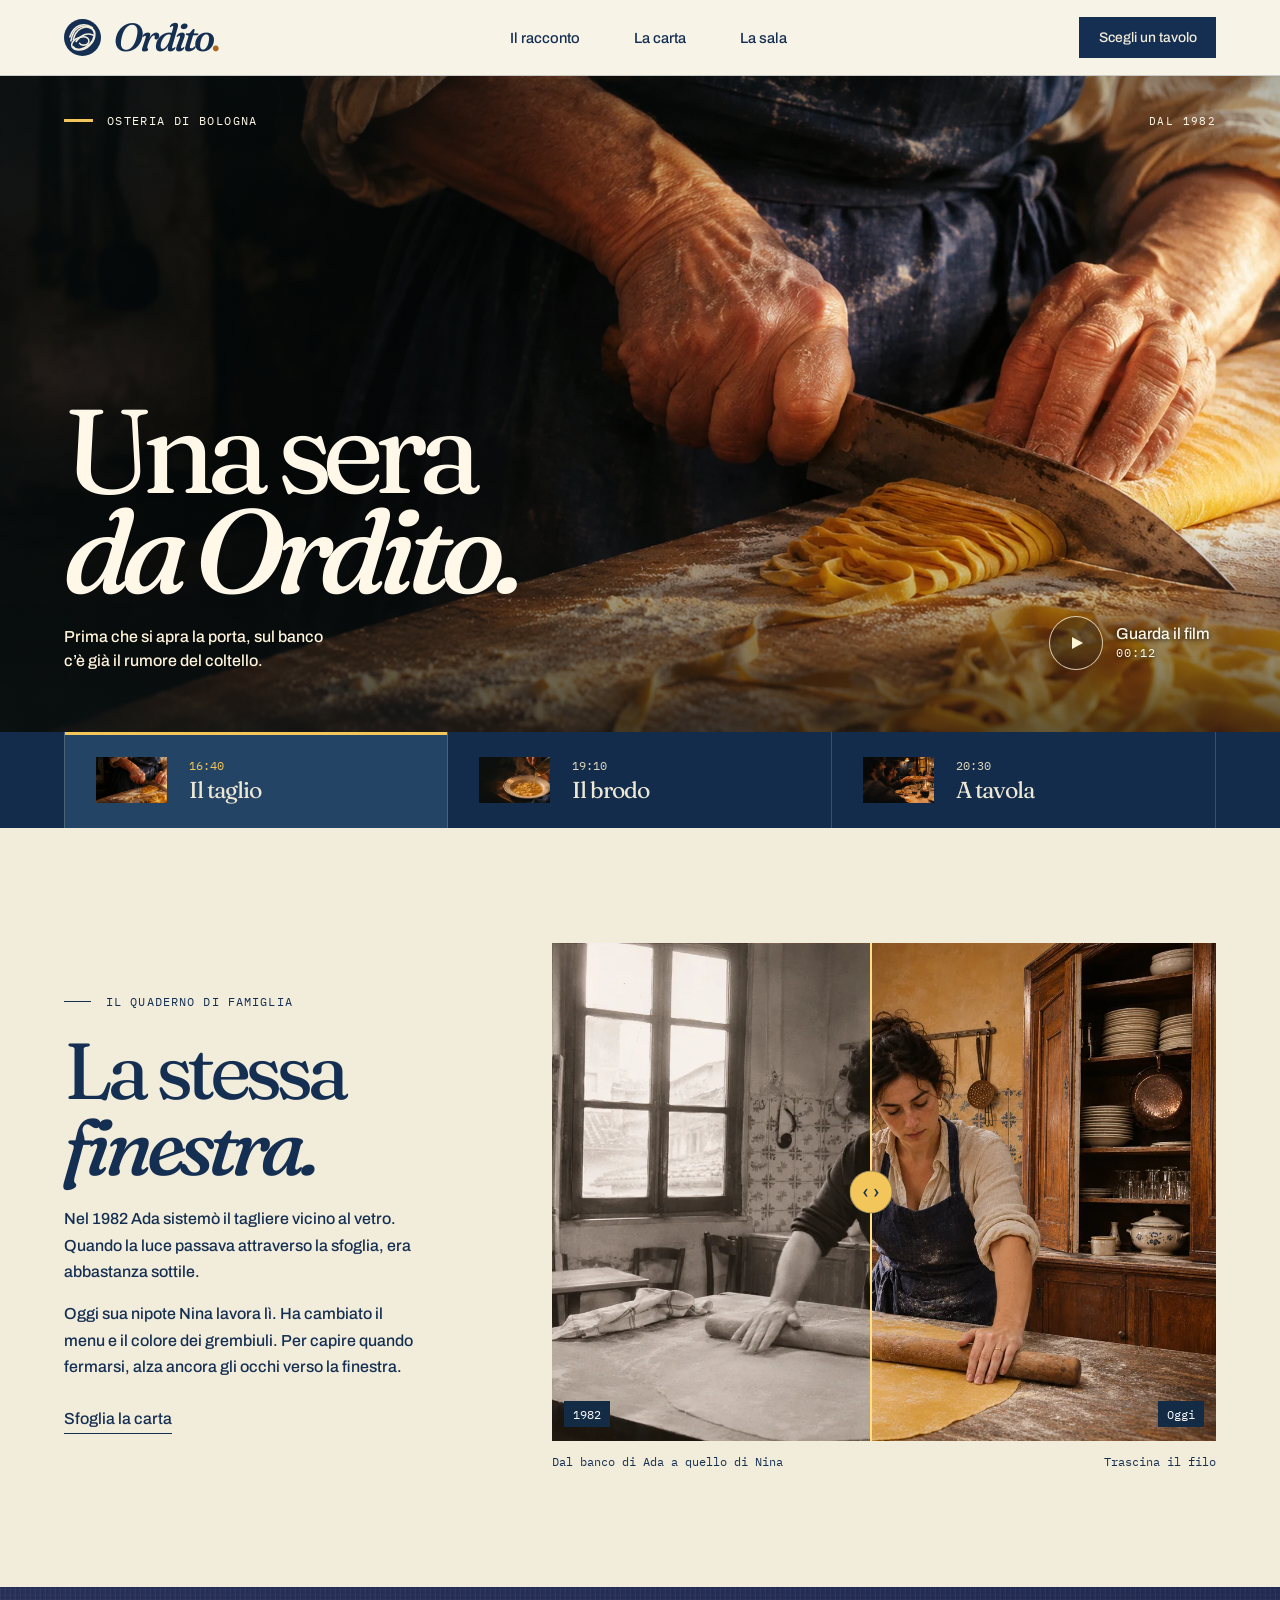
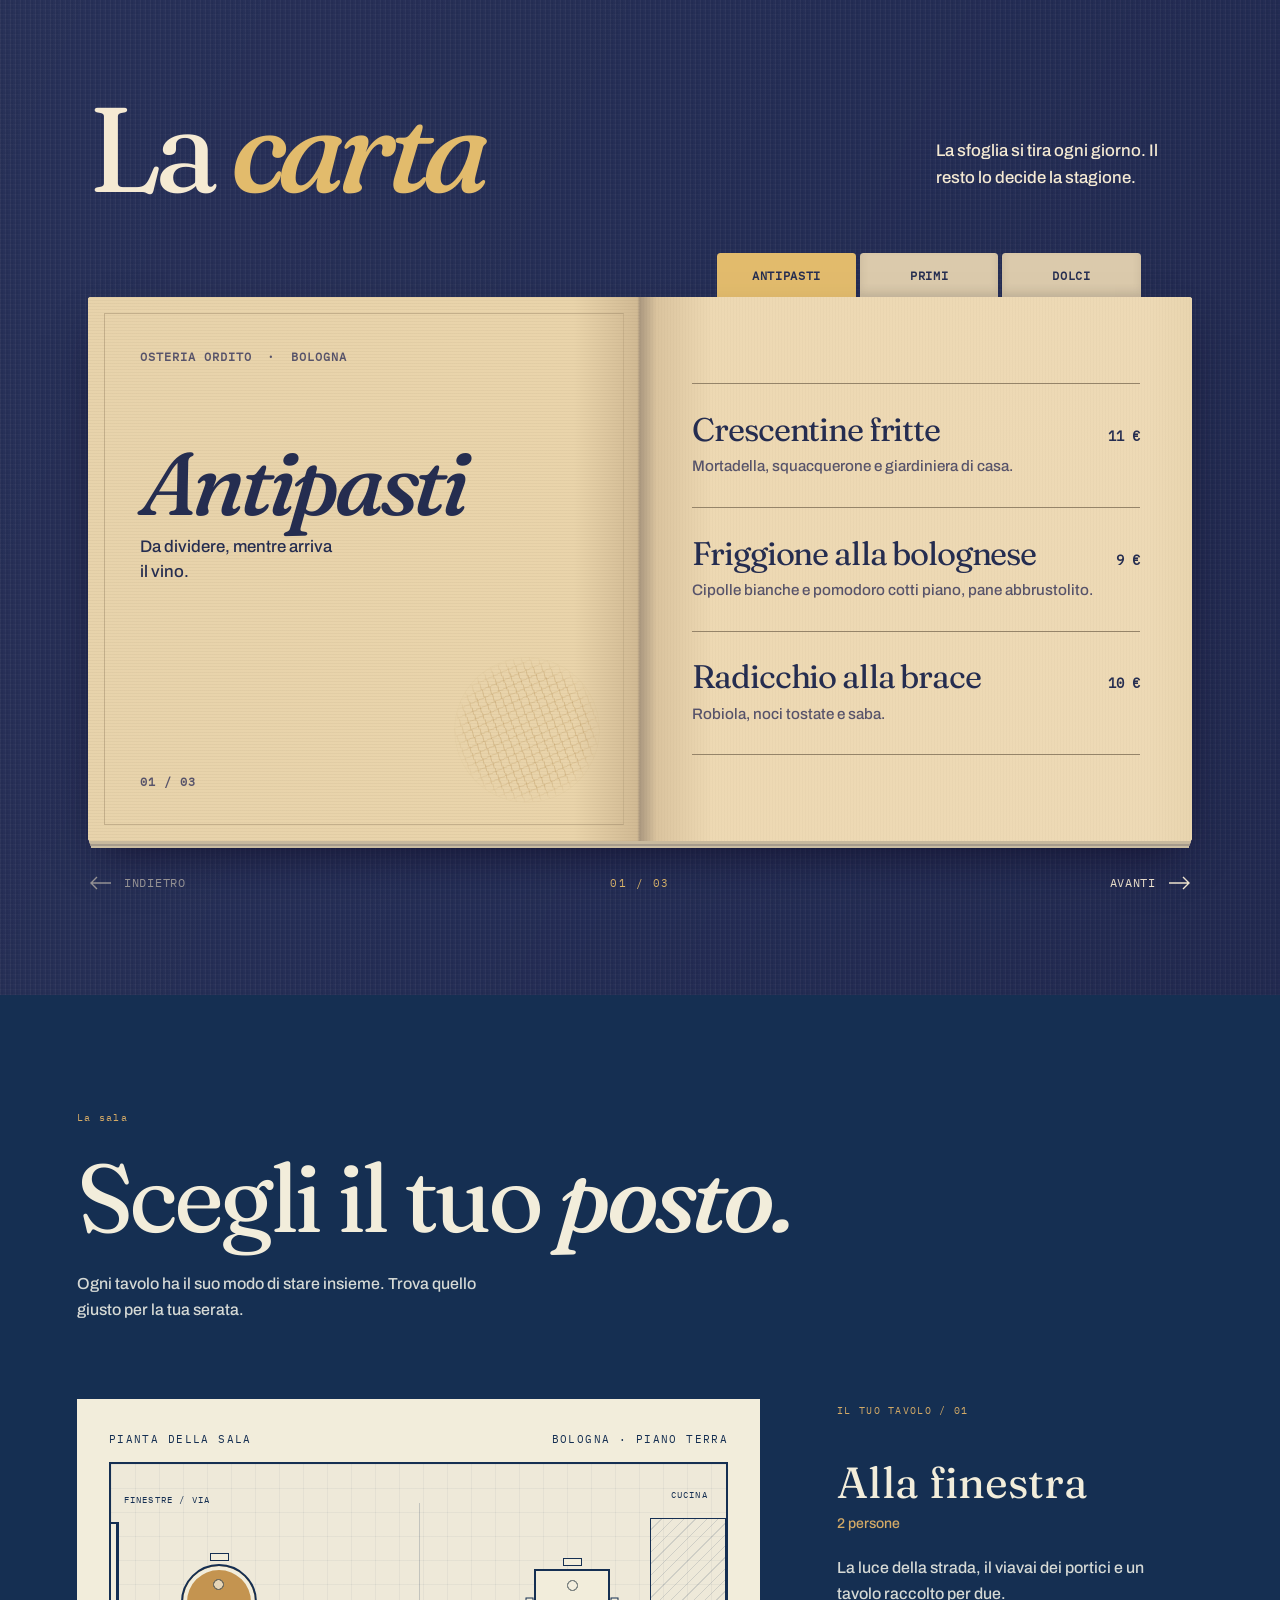
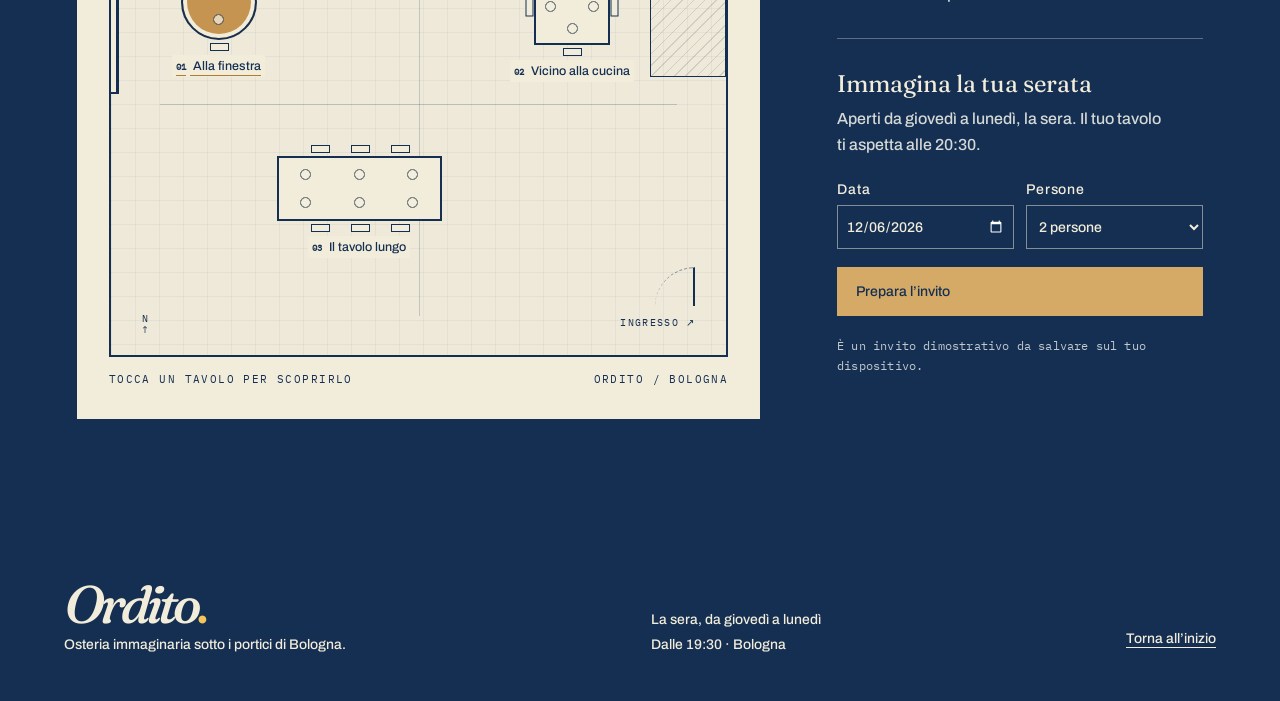
==== ordito/index.html @ f47deba3 "Add Ordito portfolio site" ====
<!doctype html>
<html lang="it">
<head>
  <meta charset="utf-8"><meta name="viewport" content="width=device-width,initial-scale=1">
  <meta name="theme-color" content="#152f52">
  <title>Ordito — Osteria a Bologna</title>
  <meta name="description" content="Una sera da Ordito. Tre momenti di cucina bolognese, due generazioni allo stesso banco e un posto a tavola. Osteria immaginaria.">
  <meta property="og:title" content="Una sera da Ordito"><meta property="og:description" content="Il taglio della sfoglia, il brodo caldo e la tavola sotto i portici.">
  <meta property="og:type" content="website"><meta property="og:locale" content="it_IT"><meta property="og:image" content="https://jsd20.github.io/website-portfolio/ordito/assets/ordito-social.jpg">
  <meta property="og:image:alt" content="La sfoglia sul tagliere di Ordito, le mani e il coltello nella luce di sera"><meta name="twitter:card" content="summary_large_image">
  <link rel="icon" href="assets/marchio.svg" type="image/svg+xml">
  <link rel="preload" href="assets/gesto.webp" as="image" fetchpriority="high">
  <link rel="preload" href="assets/fraunces-latin-400-normal.woff2" as="font" type="font/woff2" crossorigin>
  <link rel="stylesheet" href="stile.css"><link rel="stylesheet" href="carta.css"><link rel="stylesheet" href="posti.css">
  <script defer src="assets/anime.min.js"></script><script defer src="ordito.js"></script><script defer src="carta.js"></script><script defer src="posti.js"></script>
</head>
<body>
  <a class="skip" href="#storia">Vai al racconto</a>
  <header class="masthead">
    <a class="brand" href="#inizio" aria-label="Ordito, inizio"><img src="assets/marchio.svg" width="43" height="43" alt=""><span>Ordito<i>.</i></span></a>
    <nav aria-label="Navigazione"><a href="#storia">Il racconto</a><a href="#carta">La carta</a><a href="#posti">La sala</a></nav>
    <a class="seat-link" href="#posti">Scegli un tavolo</a>
  </header>
  <main>
    <section class="service" id="inizio" aria-label="Una sera da Ordito">
      <div class="cinema-frame" id="fotogramma">
        <div class="stage-image"><img id="scene-photo" src="assets/gesto.webp" width="1920" height="1080" alt="Mani di sfoglina tagliano le tagliatelle sul banco infarinato." fetchpriority="high"></div>
        <div class="shade"></div><div class="loom" aria-hidden="true"></div>
        <div class="top-caption"><span>Osteria di Bologna</span><span class="since">Dal 1982</span></div>
        <div class="hero-copy" aria-live="polite" aria-atomic="true">
          <h1><span id="heading-first">Una sera</span><em id="heading-last">da Ordito.</em></h1>
          <p id="scene-detail">Prima che si apra la porta, sul banco c’è già il rumore del coltello.</p>
        </div>
        <button class="film-trigger" type="button" aria-haspopup="dialog"><span class="play-disc" aria-hidden="true"><i></i></span><span>Guarda il film<small>00:12</small></span></button>
      </div>
      <div class="chapter-rail" role="group" aria-label="Tre momenti della sera">
        <button class="chapter" data-shot="0" aria-pressed="true"><img src="assets/gesto.webp" alt=""><span><small>16:40</small><strong>Il taglio</strong></span></button>
        <button class="chapter" data-shot="1" aria-pressed="false"><img src="assets/brodo.webp" alt=""><span><small>19:10</small><strong>Il brodo</strong></span></button>
        <button class="chapter" data-shot="2" aria-pressed="false"><img src="assets/tavola.webp" alt=""><span><small>20:30</small><strong>A tavola</strong></span></button>
      </div>
    </section>
    <section id="storia" class="family" aria-labelledby="family-heading">
      <div class="story-copy">
        <p class="folio">Il quaderno di famiglia</p>
        <h2 id="family-heading">La stessa <em>finestra.</em></h2>
        <p>Nel 1982 Ada sistemò il tagliere vicino al vetro. Quando la luce passava attraverso la sfoglia, era abbastanza sottile.</p>
        <p>Oggi sua nipote Nina lavora lì. Ha cambiato il menu e il colore dei grembiuli. Per capire quando fermarsi, alza ancora gli occhi verso la finestra.</p>
        <a href="#carta" class="ink-link">Sfoglia la carta</a>
      </div>
      <figure class="archive">
        <div class="archive-image">
          <img width="1150" height="862" loading="lazy" src="assets/nina.webp" alt="Nina nello stesso punto della cucina, oggi.">
          <img width="1150" height="862" loading="lazy" class="then" src="assets/ada.webp" alt="Ada nel 1982 tira la sfoglia vicino alla finestra.">
          <span class="photo-year first">1982</span><span class="photo-year last">Oggi</span>
          <span class="seam" aria-hidden="true"><i>‹ ›</i></span>
          <input class="time-slider" type="range" min="0" max="100" value="48" aria-label="Confronta le foto di Ada nel 1982 e Nina oggi" aria-valuetext="48 per cento di foto storica">
        </div>
        <figcaption><span>Dal banco di Ada a quello di Nina</span><span>Trascina il filo</span></figcaption>
      </figure>
    </section>
    <section id="carta" aria-label="La carta dell’osteria"></section>
    <section id="posti" aria-label="Scegli il tuo posto"></section>
  </main>
  <footer class="colophon"><div><a class="footer-word" href="#inizio">Ordito<i>.</i></a><p>Osteria immaginaria sotto i portici di Bologna.</p></div><div><span>La sera, da giovedì a lunedì</span><p>Dalle 19:30 · Bologna</p></div><a href="#inizio">Torna all’inizio</a></footer>
  <dialog id="film" aria-labelledby="film-title">
    <div class="film-heading"><span id="film-title">Ordito <i>/</i> Una sera in cucina</span><button type="button" class="close-film" aria-label="Chiudi il film">Chiudi <b aria-hidden="true">×</b></button></div>
    <video controls playsinline preload="none" poster="assets/gesto.webp" aria-label="Film di dodici secondi, dal taglio della sfoglia alla tavola apparecchiata" src="assets/servizio.mp4"><track kind="captions" srclang="it" label="Suoni della cucina" src="assets/servizio-it.vtt"></video>
  </dialog>
</body>
</html>
---- ordito/stile.css ----
@font-face{font-family:Fraunces;src:url(assets/fraunces-latin-400-normal.woff2) format("woff2");font-weight:400;font-display:swap}
@font-face{font-family:Fraunces;src:url(assets/fraunces-latin-500-italic.woff2) format("woff2");font-weight:500;font-style:italic;font-display:swap}
@font-face{font-family:Archivo;src:url(assets/archivo-latin-500-normal.woff2) format("woff2");font-weight:400 700;font-display:swap}
@font-face{font-family:Plex;src:url(assets/ibm-plex-mono-latin-400-normal.woff2) format("woff2");font-weight:400;font-display:swap}
:root{--ink:#152f52;--paper:#f2eddb;--corn:#f2c65a;--display:Fraunces,Georgia,serif;--sans:Archivo,Arial,sans-serif;--mono:Plex,monospace;--gutter:clamp(22px,5vw,100px);--mast:76px;color:var(--ink);background:var(--paper);font-family:var(--sans);scroll-behavior:smooth;scroll-padding-top:var(--mast)}
*{box-sizing:border-box}body{margin:0}button,input,select{font:inherit}button,a,input,select{-webkit-tap-highlight-color:transparent}a{color:inherit;text-decoration:none}button{cursor:pointer}a:focus-visible,button:focus-visible,input:focus-visible,select:focus-visible{outline:3px solid #c08024;outline-offset:4px}::selection{background:var(--corn);color:var(--ink)}
.skip{position:fixed;left:1rem;top:1rem;padding:.7rem 1rem;background:var(--paper);z-index:90;transform:translateY(-180%)}.skip:focus{transform:none}
.masthead{height:var(--mast);background:#f7f3e7;padding:0 var(--gutter);display:flex;align-items:center;justify-content:space-between;position:sticky;top:0;z-index:12;border-bottom:1px solid #132d4930;color:var(--ink)}
.brand{display:inline-flex;align-items:center;gap:12px}.brand img{width:37px;height:37px;border-radius:50%}.brand span,.footer-word{font:500 italic 2.45rem/.9 var(--display);letter-spacing:-.088em}.brand i,.footer-word i{color:#ae641e;font-style:normal}.masthead nav{display:flex;gap:clamp(22px,4.2vw,80px)}.masthead nav a,.colophon>a{font-size:.92rem;padding:10px 0}.masthead nav a:hover,.colophon>a:hover{text-decoration:underline;text-underline-offset:5px}
.seat-link{padding:.75rem 1.15rem;background:var(--ink);color:var(--paper);font-size:.87rem;border:1px solid var(--ink);transition:background .22s,color .22s}.seat-link:hover{background:var(--paper);color:var(--ink)}
.service{background:var(--ink);color:#fff8e9}.cinema-frame{position:relative;isolation:isolate;overflow:hidden;height:clamp(510px,calc(92svh - var(--mast) - 96px),900px);min-height:450px;background:#1f241f}
.stage-image,.stage-image img,.shade,.loom{position:absolute;inset:0;width:100%;height:100%}.stage-image img{object-fit:cover;object-position:55% 56%}.shade{background:linear-gradient(90deg,rgba(8,15,17,.6),rgba(8,14,17,.25) 39%,transparent 67%),linear-gradient(0deg,#101515a1,transparent 36%,transparent 80%,#09121350);pointer-events:none}
.top-caption{position:absolute;top:clamp(24px,4vh,52px);left:var(--gutter);right:var(--gutter);display:flex;justify-content:space-between;align-items:center;font:400 .78rem var(--mono);letter-spacing:.11em;text-transform:uppercase}.top-caption>span:first-child{display:flex;align-items:center;gap:14px}.top-caption>span:first-child::before{content:"";width:29px;height:3px;background:var(--corn)}.since{font-size:.71rem}
.hero-copy{position:absolute;bottom:clamp(37px,6.6vh,90px);left:var(--gutter);max-width:70%}.hero-copy h1{font:400 clamp(5.3rem,9.3vw,12rem)/.84 var(--display);letter-spacing:-.085em;margin:0 0 .19em}.hero-copy h1 span,.hero-copy h1 em{display:block}.hero-copy h1 em,.family h2 em{font-weight:500}.hero-copy p{font-size:clamp(1rem,1.15vw,1.25rem);max-width:31ch;line-height:1.48;margin:1.6rem 0 0;text-wrap:pretty;color:#fff4db}
.film-trigger{position:absolute;right:var(--gutter);bottom:clamp(35px,6.2vh,82px);display:flex;align-items:center;gap:13px;border:0;background:transparent;color:#fff8e9;text-align:left;padding:.4rem;font:500 .99rem var(--sans);text-shadow:0 1px 5px #000}.film-trigger small{display:block;margin-top:3px;font:400 .72rem var(--mono);letter-spacing:.1em}.play-disc{display:grid;place-items:center;width:54px;height:54px;border:1px solid #fff2d6c9;border-radius:50%;background:#1720244d;transition:background .25s,transform .25s}.play-disc i{margin-left:3px;width:0;height:0;border-left:11px solid #fff6d8;border-top:6px solid transparent;border-bottom:6px solid transparent}.film-trigger:hover .play-disc{transform:scale(1.09);background:var(--ink)}
.loom{display:flex;pointer-events:none;z-index:2;overflow:hidden}.loom i{flex:1;background-color:#1a3e61;background-image:repeating-linear-gradient(90deg,transparent 0 3px,#eddeb0aa 3px 4px),repeating-linear-gradient(0deg,transparent 0 13px,#e6d6a53b 13px 15px);transform:scaleY(0)}.loom i:nth-child(even){transform-origin:top}.loom i:nth-child(odd){transform-origin:bottom}
.chapter-rail{display:grid;grid-template-columns:repeat(3,1fr);padding:0 var(--gutter);background:#132c4b}.chapter{position:relative;border:0;border-right:1px solid #f4eed32f;color:#ede8d5;display:flex;gap:clamp(12px,1.7vw,34px);align-items:center;text-align:left;background:transparent;min-height:96px;padding:13px clamp(8px,2.4vw,48px);transition:background .18s}.chapter:first-child{border-left:1px solid #f4eed32f}.chapter[aria-pressed=true]{background:#244466}.chapter::before{content:"";position:absolute;left:0;right:0;top:0;height:3px;transform:scaleX(0);transform-origin:left;background:var(--corn);transition:transform .35s}.chapter[aria-pressed=true]::before{transform:none}.chapter:hover{background:#23435f}.chapter img{width:clamp(48px,5.6vw,95px);aspect-ratio:1.55;object-fit:cover}.chapter span{display:grid;gap:4px}.chapter small{font:.75rem var(--mono);color:#e1d7bc}.chapter strong{font:400 clamp(1.32rem,1.8vw,2rem)/1.1 var(--display);letter-spacing:-.045em}.chapter[aria-pressed=true] small{color:var(--corn)}
.family{max-width:1700px;margin:auto;padding:clamp(75px,9vw,145px) var(--gutter);display:grid;grid-template-columns:.75fr 1.25fr;align-items:center;gap:clamp(40px,7vw,130px)}.folio{display:flex;align-items:center;gap:15px;text-transform:uppercase;letter-spacing:.09em;font:.78rem var(--mono)}.folio::before{content:"";width:27px;height:1px;background:var(--ink)}.family h2{margin:.28em 0;font:400 clamp(3.2rem,6.2vw,7.5rem)/.96 var(--display);letter-spacing:-.075em}.family h2 em{display:block}.story-copy>p:not(.folio){font:400 clamp(1rem,1.1vw,1.18rem)/1.65 var(--sans);max-width:40ch}.ink-link{display:inline-block;margin-top:.85rem;padding:0 0 .35rem;border-bottom:1px solid;font-weight:600}.ink-link:hover{color:#85531a}
.archive{margin:0;--split:48%}.archive-image{position:relative;aspect-ratio:4/3;background:#d2c8a9;isolation:isolate;overflow:hidden}.archive-image img{position:absolute;inset:0;width:100%;height:100%;object-fit:cover}.archive-image .then{clip-path:inset(0 calc(100% - var(--split)) 0 0)}.photo-year{position:absolute;bottom:14px;padding:5px 9px;background:#142b45;color:white;font:400 .78rem var(--mono)}.first{left:12px}.last{right:12px}.seam{position:absolute;inset:0 auto 0 var(--split);width:2px;transform:translateX(-1px);background:#ffdf80;pointer-events:none}.seam i{position:absolute;top:50%;left:50%;transform:translate(-50%,-50%);white-space:nowrap;display:grid;place-items:center;width:43px;height:43px;border-radius:50%;background:var(--corn);color:var(--ink);font:500 1.2rem var(--sans);border:1px solid #152f5260}.time-slider{position:absolute;inset:0;width:100%;height:100%;opacity:0;margin:0;cursor:ew-resize;touch-action:pan-y}.archive-image:focus-within{outline:3px solid #93722e;outline-offset:4px}.archive figcaption{display:flex;justify-content:space-between;gap:12px;margin-top:12px;font:.76rem/1.5 var(--mono)}.archive figcaption span:last-child{text-align:right}
.colophon{background:var(--ink);color:var(--paper);display:flex;justify-content:space-between;align-items:end;gap:32px;padding:45px var(--gutter)}.footer-word{font-size:3.3rem}.footer-word i{color:var(--corn)}.colophon p,.colophon span,.colophon>a{font-size:.87rem}.colophon p{line-height:1.5;margin:8px 0 0}.colophon>a{text-decoration:underline;text-underline-offset:4px}
#film{padding:0;border:1px solid #939586;max-width:min(1000px,94vw);width:100%;background:#101b22;color:var(--paper)}#film::backdrop{background:#071019e8}.film-heading{padding:12px 18px;display:flex;align-items:center;justify-content:space-between;gap:10px}.film-heading span{font:400 clamp(1rem,2vw,1.4rem) var(--display)}.film-heading i{color:var(--corn);margin:0 .25em}.close-film{background:transparent;color:inherit;border:0;min-height:40px;padding:2px 6px;display:flex;align-items:center;gap:8px}.close-film b{font:1.5rem var(--sans)}#film video{display:block;width:100%;max-height:76svh;aspect-ratio:16/9;background:#080e11}
@media(max-width:850px){.hero-copy h1{font-size:clamp(5rem,11vw,7rem)}.family{grid-template-columns:.8fr 1.2fr;gap:30px}.archive figcaption{font-size:.69rem}}
@media(max-width:650px){:root{--mast:62px;--gutter:20px}.masthead{gap:12px}.brand{gap:7px}.brand img{width:29px;height:29px}.brand span{font-size:2rem}.masthead nav{margin-left:auto}.masthead nav a{font-size:.83rem}.masthead nav a:first-child,.masthead nav a:last-child{display:none}.seat-link{font-size:.8rem;padding:.62rem .73rem}.cinema-frame{height:clamp(445px,calc(86svh - 104px),680px);min-height:0}.stage-image img{object-position:64% center}.shade{background:linear-gradient(0deg,#0c1316ed,rgba(12,18,18,.66) 28%,transparent 69%),linear-gradient(180deg,#0d181b80,transparent 20%)}.top-caption{top:22px;font-size:.68rem}.since{font-size:.66rem}.hero-copy{bottom:83px;max-width:90%}.hero-copy h1{font-size:clamp(4.5rem,16.5vw,6.3rem)}.hero-copy p{font-size:.99rem;margin:16px 0 0;max-width:27ch}.film-trigger{bottom:17px;left:var(--gutter);right:auto;padding:0;gap:10px}.film-trigger>span:last-child{display:flex;gap:10px;align-items:center}.film-trigger small{margin:0;color:#e3d8b8}.play-disc{width:37px;height:37px}.play-disc i{border-left-width:8px;border-top-width:5px;border-bottom-width:5px}.chapter-rail{padding:0}.chapter{min-height:79px;padding:10px 8px;justify-content:center}.chapter img{display:none}.chapter strong{font-size:1.23rem}.chapter small{font-size:.72rem}.family{display:flex;flex-direction:column;align-items:stretch;gap:30px;padding:62px var(--gutter)}.family h2 em{display:inline}.family h2{font-size:clamp(3.4rem,12.4vw,5.3rem)}.story-copy>p:not(.folio){max-width:100%}.archive figcaption{font-size:.72rem}.colophon{align-items:start;flex-wrap:wrap;gap:25px;padding:35px var(--gutter)}.colophon>div:first-child{width:100%}.colophon>a{margin-left:auto}.close-film{font-size:.83rem}.film-heading{padding:6px 12px}}
@media(prefers-reduced-motion:reduce){:root{scroll-behavior:auto}*,*::before,*::after{scroll-behavior:auto!important;transition-duration:.01ms!important;animation-duration:.01ms!important}}
@media(max-width:650px){.cinema-frame[data-chapter="2"] .hero-copy h1{font-size:clamp(3.55rem,13.2vw,5.25rem)}}
---- ordito/carta.css ----
@property --carta-turn-shade {
  syntax: "<number>";
  inherits: true;
  initial-value: 0;
}

#carta {
  --carta-indigo: #252e56;
  --carta-night: #1e274a;
  --carta-paper: #f5ead3;
  --carta-paper-warm: #eadbc0;
  --carta-ink: #252d50;
  --carta-muted: #57536a;
  --carta-mustard: #e2bb6c;
  --carta-rule: #958469;
  position: relative;
  overflow: clip;
  padding: clamp(4.7rem, 9vw, 8.9rem) max(1.25rem, 6vw) clamp(4.2rem, 7vw, 7.1rem);
  background-color: var(--carta-indigo);
  background-image:
    linear-gradient(115deg, #ffffff05, transparent 52%, #100e281f),
    repeating-linear-gradient(0deg, #eee3cd05 0 1px, #1a234924 1px 3px, transparent 3px 5px),
    repeating-linear-gradient(90deg, #eee3cd0b 0 1px, #161f4322 1px 3px, transparent 3px 5px);
  color: var(--carta-paper);
}

#carta *,
#carta *::before,
#carta *::after {
  box-sizing: border-box;
}

.carta-wrap {
  max-width: 69rem;
  margin-inline: auto;
}

.carta-heading {
  display: grid;
  grid-template-columns: 1fr minmax(0, 16rem);
  align-items: end;
  gap: 1.5rem;
  margin-bottom: clamp(1.9rem, 4.5vw, 3.7rem);
}

.carta-heading h2 {
  margin: 0;
  color: var(--carta-paper);
  font-family: var(--display, Georgia, serif);
  font-size: clamp(4.05rem, 9.4vw, 9.7rem);
  font-weight: 500;
  line-height: .78;
  letter-spacing: -.065em;
}

.carta-heading h2 em {
  color: var(--carta-mustard);
  font-weight: 400;
}

.carta-heading p {
  margin: 0;
  padding-bottom: .22rem;
  color: var(--carta-paper);
  font-family: var(--sans, system-ui, sans-serif);
  font-size: clamp(.88rem, 1.35vw, 1.05rem);
  line-height: 1.6;
}

.carta-tabs {
  display: flex;
  justify-content: flex-end;
  align-items: flex-end;
  gap: .26rem;
  margin-inline-end: clamp(.24rem, 4vw, 4rem);
}

.carta-tabs button {
  min-width: clamp(5.6rem, 11.5vw, 8.65rem);
  min-height: 2.75rem;
  padding: .78rem .55rem .72rem;
  border: 0;
  border-radius: .22rem .22rem 0 0;
  background: #dbcaac;
  box-shadow: inset 0 -5px 8px #46393722;
  color: var(--carta-ink);
  font: 600 clamp(.68rem, 1vw, .78rem) / 1.1 var(--mono, ui-monospace, monospace);
  letter-spacing: .055em;
  text-transform: uppercase;
  cursor: pointer;
}

.carta-tabs button:hover {
  background: var(--carta-paper);
}

.carta-tabs button[aria-selected="true"] {
  background: var(--carta-mustard);
  box-shadow: none;
}

.carta-tabs button:focus-visible,
.carta-controls button:focus-visible,
.carta-spread:focus-visible {
  position: relative;
  z-index: 3;
  outline: 2px solid var(--carta-mustard);
  outline-offset: 4px;
}

.carta-book {
  --carta-page-inset: clamp(1.8rem, 4.1vw, 4.55rem);
  position: relative;
  display: grid;
  isolation: isolate;
  perspective: 1700px;
  touch-action: pan-y pinch-zoom;
  border-radius: .18rem;
  background: var(--carta-paper-warm);
  box-shadow: 0 4px 0 -1px #c8b99d, 0 7px 0 -2px #a69b8c, 0 10px 0 -3px #c9bca1, 0 24px 42px -14px #100c27c9;
}

.carta-spread,
.carta-under {
  display: grid;
  grid-template-columns: repeat(2, minmax(0, 1fr));
  min-height: clamp(26rem, 43.5vw, 34rem);
  border-radius: inherit;
}

.carta-book > .carta-spread {
  grid-area: 1 / 1;
}

.carta-book > .carta-spread[hidden] {
  /* All three sections size the book, so the spine stays still mid-turn. */
  display: grid;
  visibility: hidden;
}

.carta-leaf {
  position: relative;
  min-width: 0;
  padding: var(--carta-page-inset);
  background-color: var(--carta-paper);
  color: var(--carta-ink);
}

.carta-left {
  display: flex;
  overflow: hidden;
  flex-direction: column;
  align-items: start;
  border-radius: .18rem 0 0 .18rem;
  background-image:
    linear-gradient(90deg, #f1e6cf 0%, #f3e7ce 88%, #dacbb3 99.5%, #afa398),
    repeating-linear-gradient(0deg, #5246320b 0 1px, transparent 1px 3px);
  background-blend-mode: multiply;
}

.carta-left::before {
  content: "";
  position: absolute;
  inset: 1rem;
  pointer-events: none;
  border: 1px solid #9480636e;
  border-right-color: #9480633b;
}

.carta-kicker,
.carta-paper-folio {
  position: relative;
  z-index: 1;
  color: var(--carta-muted);
  font: 600 clamp(.59rem, 1vw, .73rem) / 1.2 var(--mono, ui-monospace, monospace);
  letter-spacing: .08em;
  text-transform: uppercase;
}

.carta-left h3 {
  position: relative;
  z-index: 1;
  margin: clamp(3.1rem, 6.3vw, 5.8rem) 0 .68rem;
  color: var(--carta-ink);
  font-family: var(--display, Georgia, serif);
  font-size: clamp(3.55rem, 6.9vw, 7rem);
  font-style: italic;
  font-weight: 400;
  line-height: .9;
  letter-spacing: -.06em;
}

.carta-left p {
  z-index: 1;
  max-width: 12.5rem;
  margin: 0 0 2rem;
  font-family: var(--sans, system-ui, sans-serif);
  font-size: clamp(.83rem, 1.4vw, 1.05rem);
  line-height: 1.48;
}

.carta-paper-folio {
  margin-top: auto;
}

.carta-impress {
  position: absolute;
  right: clamp(1.1rem, 3.1vw, 3.25rem);
  bottom: clamp(1.2rem, 3vw, 2.85rem);
  width: clamp(4rem, 11.4vw, 11rem);
  aspect-ratio: 1;
  border: 1px solid #8e682b52;
  border-radius: 50%;
  opacity: .75;
  background:
    repeating-linear-gradient(82deg, transparent 0 5px, #a87e3f5e 5px 6px, transparent 6px 8px),
    repeating-linear-gradient(169deg, transparent 0 5px, #a87e3f43 5px 6px, transparent 6px 8px);
  mask-image: radial-gradient(circle, #000 0 56%, transparent 72%);
  transform: rotate(-13deg);
}

.carta-right {
  display: grid;
  align-items: center;
  border-radius: 0 .18rem .18rem 0;
  background-image:
    linear-gradient(90deg, #b3a79b, #e3d5bf 3%, #f7ecd8 13%, #f7eddb 92%, #f2e8d3),
    repeating-linear-gradient(90deg, #52463206 0 1px, transparent 1px 3px);
  background-blend-mode: multiply;
}

.carta-right ul {
  display: grid;
  margin: 0;
  padding: 0;
  border-top: 1px solid var(--carta-rule);
  list-style: none;
}

.carta-right li {
  margin: 0;
  padding: clamp(1rem, 2.3vw, 1.8rem) 0;
  border-bottom: 1px solid var(--carta-rule);
}

.carta-dish {
  display: flex;
  justify-content: space-between;
  align-items: baseline;
  gap: .5rem;
}

.carta-dish strong {
  font-family: var(--display, Georgia, serif);
  font-size: clamp(1.35rem, 2.55vw, 2.18rem);
  font-weight: 550;
  line-height: 1.04;
  letter-spacing: -.035em;
}

.carta-dish span {
  flex: none;
  color: var(--carta-ink);
  font: 600 clamp(.72rem, 1.1vw, .94rem) / 1.2 var(--mono, ui-monospace, monospace);
}

.carta-right li p {
  max-width: 27rem;
  margin: .52rem 0 0;
  color: var(--carta-muted);
  font-family: var(--sans, system-ui, sans-serif);
  font-size: clamp(.78rem, 1.25vw, .95rem);
  line-height: 1.5;
}

.carta-controls {
  display: grid;
  grid-template-columns: 1fr auto 1fr;
  align-items: center;
  margin-top: 1.25rem;
  color: var(--carta-paper);
}

.carta-controls button {
  display: flex;
  align-items: center;
  gap: .75rem;
  min-height: 2.75rem;
  padding: 0;
  border: none;
  background: transparent;
  color: var(--carta-paper);
  font: 500 .72rem/1 var(--mono, ui-monospace, monospace);
  letter-spacing: .065em;
  text-transform: uppercase;
  cursor: pointer;
}

.carta-controls button:not([aria-disabled="true"]):hover {
  color: var(--carta-mustard);
}

.carta-prev {
  justify-self: start;
}

.carta-prev svg {
  transform: rotate(180deg);
}

.carta-next {
  justify-self: end;
}

.carta-controls button[aria-disabled="true"] {
  color: #d0c7b6;
  opacity: .65;
  cursor: default;
}

.carta-counter {
  color: var(--carta-mustard);
  font: 500 .7rem/1 var(--mono, ui-monospace, monospace);
  letter-spacing: .14em;
}

.carta-status {
  position: absolute;
  overflow: hidden;
  width: 1px;
  height: 1px;
  margin: -1px;
  clip-path: inset(50%);
  white-space: nowrap;
}

.carta-turn {
  position: absolute;
  z-index: 2;
  inset: 0;
  transform-style: preserve-3d;
  pointer-events: none;
}

.carta-under {
  position: absolute;
  inset: 0;
  min-height: 0;
}

.carta-flap {
  position: absolute;
  top: 0;
  bottom: 0;
  width: 50%;
  transform-style: preserve-3d;
}

.carta-forward .carta-flap {
  right: 0;
  transform-origin: left center;
}

.carta-backward .carta-flap {
  left: 0;
  transform-origin: right center;
}

.carta-front,
.carta-back {
  position: absolute;
  inset: 0;
  min-height: 0;
  backface-visibility: hidden;
}

.carta-back {
  transform: rotateY(180deg);
}

.carta-front::after,
.carta-back::after {
  content: "";
  position: absolute;
  inset: 0;
  pointer-events: none;
  background: linear-gradient(90deg, #221c29, transparent 90%);
  opacity: var(--carta-turn-shade);
}

@media (max-width: 670px) {
  #carta {
    padding-inline: clamp(1rem, 5vw, 2rem);
  }

  .carta-heading {
    grid-template-columns: 1fr;
    gap: 1.12rem;
    margin-bottom: 1.55rem;
  }

  .carta-heading p {
    max-width: 16rem;
    padding: 0;
  }

  .carta-tabs {
    justify-content: stretch;
    margin-inline: .25rem;
  }

  .carta-tabs button {
    flex: 1 1 0;
    min-width: 0;
  }

  .carta-book {
    --carta-page-inset: clamp(1.2rem, 5.35vw, 2rem);
  }

  .carta-spread,
  .carta-under {
    grid-template-columns: 1fr;
    grid-template-rows: auto 1fr;
    min-height: 0;
  }

  .carta-book > .carta-spread {
    min-height: 26.5rem;
  }

  .carta-left {
    padding-bottom: 0;
    border-radius: .18rem .18rem 0 0;
    background-image: linear-gradient(90deg, #e0d0b8 0%, #f8edd8 7%, #f5ead5 98%, #eadeca);
  }

  .carta-left::before,
  .carta-paper-folio {
    display: none;
  }

  .carta-impress {
    right: 1.15rem;
    bottom: .5rem;
    width: 4.4rem;
    opacity: .52;
  }

  .carta-left h3 {
    margin: .82rem 0 .42rem;
    font-size: clamp(2.65rem, 11vw, 4.8rem);
  }

  .carta-left p {
    max-width: 16rem;
    margin: 0 .7rem 0 0;
  }

  .carta-right {
    align-items: start;
    min-height: 16.3rem;
    padding-top: 1.25rem;
    border-radius: 0 0 .18rem .18rem;
    background-image: linear-gradient(90deg, #e0d0b8 0%, #f8edd8 7%, #f5ead5 98%, #eadeca);
  }

  .carta-right li {
    padding-block: .82rem;
  }

  .carta-dish strong {
    font-size: clamp(1.25rem, 5.6vw, 2rem);
  }

  .carta-right li p {
    margin-top: .34rem;
  }

  .carta-turn {
    overflow: clip;
  }

  .carta-flap {
    width: 100%;
  }

  .carta-under > .carta-spread {
    height: 100%;
  }

  .carta-controls {
    margin-top: 1rem;
  }
}

@media (prefers-reduced-motion: reduce) {
  .carta-turn {
    display: none;
  }
}
---- ordito/posti.css ----
#posti{background:#152f52;color:#f2eddb;padding:clamp(76px,9vw,150px) clamp(22px,6vw,100px);font-family:var(--sans, sans-serif)}
#posti *{box-sizing:border-box}#posti .posti-wrap{max-width:1440px;margin:auto}#posti .posti-intro{max-width:790px;margin-bottom:clamp(46px,6vw,85px)}#posti .posti-kicker,#posti .posti-plan-heading,#posti .posti-plan-footer,#posti .posti-panel-index,#posti .posti-wall-label,#posti .posti-entry,#posti .posti-compass,#posti .posti-demo{font-family:var(--mono,monospace);font-size:10px;letter-spacing:.13em;line-height:1.5}#posti .posti-kicker{color:#d4aa66;margin:0 0 27px}#posti h2{font-family:var(--display,serif);font-size:clamp(50px,7.5vw,112px);font-weight:400;line-height:.95;letter-spacing:-.045em;margin:0 0 28px}#posti h2 em{font-weight:400}#posti .posti-intro>p:last-child{font-size:16px;line-height:1.6;max-width:420px;margin:0;color:#d5d9d5}
#posti .posti-grid{display:grid;grid-template-columns:minmax(0,1.4fr) minmax(290px,.75fr);gap:clamp(34px,6vw,95px);align-items:start}#posti .posti-plan-wrap{color:#152f52;background:#f2eddb;padding:clamp(15px,2.5vw,32px)}#posti .posti-plan-heading,#posti .posti-plan-footer{display:flex;justify-content:space-between;gap:10px;font-size:9px}#posti .posti-plan-heading{padding-bottom:14px}#posti .posti-plan-footer{padding-top:14px}#posti .posti-plan{position:relative;min-height:440px;aspect-ratio:1.25;border:2px solid #152f52;background-color:#eee9d9;background-image:linear-gradient(#152f520c 1px,transparent 1px),linear-gradient(90deg,#152f520c 1px,transparent 1px);background-size:24px 24px;overflow:hidden}#posti .posti-plan:before{content:'';position:absolute;left:0;top:12%;height:34%;width:5px;background:#f2eddb;border-top:2px solid #152f52;border-bottom:2px solid #152f52;box-shadow:3px 0 #152f52}#posti .posti-plan:after{content:'';position:absolute;right:0;top:11%;width:12%;height:32%;border:1px solid #152f52;background:repeating-linear-gradient(135deg,transparent 0 7px,#152f5224 7px 8px)}#posti .posti-wall-label{position:absolute;font-size:9px;color:#152f52;z-index:1}#posti .posti-window{left:13px;top:6%}#posti .posti-kitchen{right:3%;top:5%}#posti .posti-entry{position:absolute;bottom:5%;right:5%;color:#152f52}#posti .posti-compass{position:absolute;bottom:4%;left:5%;text-align:center;line-height:1.1}#posti .posti-blueprint-line{position:absolute;border:1px solid #152f5233;pointer-events:none}#posti .line-one{left:8%;right:8%;top:49%;border-width:1px 0 0}#posti .line-two{top:8%;bottom:8%;left:50%;border-width:0 0 0 1px}
#posti .posti-table{position:absolute;border:0;background:transparent;color:#152f52;cursor:pointer;display:flex;align-items:center;flex-direction:column;gap:15px;font:inherit;padding:12px;z-index:2}#posti .posti-table:focus-visible{outline:2px solid #b17b2f;outline-offset:3px}#posti .table-window{left:8%;top:18%}#posti .table-kitchen{right:13%;top:19%}#posti .table-long{left:25%;top:57%}#posti .posti-table-shape{display:block;position:relative;background:#f2eddb;border:2px solid #152f52;transition:background .2s,color .2s;box-shadow:inset 0 0 0 4px #f2eddb}#posti .posti-table[aria-pressed=true] .posti-table-shape{background:#c49450}#posti .round{width:76px;height:76px;border-radius:50%}#posti .square{width:76px;height:76px}#posti .long{width:165px;height:65px}#posti .posti-table-shape i{position:absolute;display:block;width:19px;height:8px;border:1px solid #152f52;background:#f2eddb}#posti .posti-table-shape i:nth-child(1){top:-13px;left:calc(50% - 9px)}#posti .posti-table-shape i:nth-child(2){bottom:-13px;left:calc(50% - 9px)}#posti .square i:nth-child(3){left:-16px;top:calc(50% - 4px);transform:rotate(90deg)}#posti .square i:nth-child(4){right:-16px;top:calc(50% - 4px);transform:rotate(90deg)}#posti .long i:nth-child(1){left:20%;top:-13px}#posti .long i:nth-child(2){left:45%;top:-13px;bottom:auto}#posti .long i:nth-child(3){left:70%;top:-13px}#posti .long i:nth-child(4){left:20%;bottom:-13px}#posti .long i:nth-child(5){left:45%;bottom:-13px}#posti .long i:nth-child(6){left:70%;bottom:-13px}#posti .posti-table-label{font-size:11px;white-space:nowrap;background:#f2eddb;padding:4px}#posti .posti-table-label b{font-family:var(--mono,monospace);font-size:9px;margin-right:4px}#posti .posti-table[aria-pressed=true] .posti-table-label{text-decoration:underline;text-decoration-color:#b17b2f;text-underline-offset:5px}
#posti .posti-panel{padding-top:4px}#posti .posti-panel-index{color:#d4aa66;margin:0 0 42px}#posti .posti-panel h3,#posti .posti-result h3{font-family:var(--display,serif);font-weight:400;font-size:clamp(34px,3.4vw,52px);line-height:1.05;margin:0 0 10px}#posti .posti-seats{color:#d4aa66;font-size:12px;margin:0 0 24px}#posti .posti-detail,#posti .posti-note{font-size:14px;line-height:1.65;color:#d5d9d5;max-width:330px}#posti .posti-rule{height:1px;background:#f2eddb55;margin:30px 0}#posti .posti-book-title{font-family:var(--display,serif);font-size:24px;margin:0 0 8px}#posti .posti-note{margin:0 0 24px}#posti .posti-form{display:grid;grid-template-columns:1fr 1fr;gap:18px 12px}#posti .posti-form label{font-size:11px;letter-spacing:.06em}#posti input,#posti select{display:block;width:100%;height:44px;margin-top:8px;padding:8px;border:1px solid #f2eddb80;border-radius:0;color:#f2eddb;background:#152f52;font:inherit;color-scheme:dark}#posti input:focus-visible,#posti select:focus-visible,#posti .posti-submit:focus-visible,#posti .posti-download:focus-visible{outline:2px solid #d4aa66;outline-offset:3px}#posti .posti-error{grid-column:1/-1;color:#ffe0b5;font-size:12px;margin:0;min-height:0}#posti .posti-error:empty{display:none}#posti .posti-submit,#posti .posti-download{grid-column:1/-1;display:flex;justify-content:space-between;gap:20px;border:1px solid #d4aa66;background:#d4aa66;color:#152f52;padding:16px 18px;font:600 12px var(--sans,sans-serif);cursor:pointer;text-align:left}#posti .posti-submit:hover,#posti .posti-download:hover{background:#f2eddb;border-color:#f2eddb}#posti .posti-demo{font-size:9px;color:#c1c9cd;margin-top:20px;max-width:310px}#posti .posti-result{margin-top:36px;border:1px solid #d4aa66;padding:28px;display:flex;align-items:end;justify-content:space-between;gap:30px}#posti .posti-result[hidden]{display:none}#posti .posti-result h3{font-size:36px}#posti .posti-result p:not(.posti-kicker){font-size:13px;line-height:1.6;margin:8px 0}#posti .posti-result .posti-kicker{margin-bottom:16px}#posti .posti-download{min-width:220px}
@media(max-width:800px){#posti .posti-grid{grid-template-columns:1fr}#posti .posti-panel{max-width:550px}#posti .posti-panel-index{margin-bottom:22px}#posti .posti-plan{min-height:390px}}@media(max-width:480px){#posti .posti-plan{min-height:350px;aspect-ratio:auto}#posti .posti-plan-heading,#posti .posti-plan-footer{font-size:8px;letter-spacing:.04em}#posti .posti-table{padding:8px;gap:12px}#posti .round,#posti .square{width:57px;height:57px}#posti .long{width:125px;height:50px}#posti .table-window{left:4%;top:20%}#posti .table-kitchen{right:7%;top:21%}#posti .table-long{left:21%;top:59%}#posti .posti-table-label{font-size:10px}#posti .posti-result{align-items:stretch;flex-direction:column}}@media(prefers-reduced-motion:reduce){#posti .posti-table-shape{transition:none}}
#posti .posti-table-shape::before{content:"";position:absolute;inset:5px;pointer-events:none;opacity:.72;--dish:radial-gradient(circle,#f4efdf 0 4px,#535e62 4.5px 5.3px,transparent 5.8px);background:var(--dish) 50% 12% / 15px 15px no-repeat,var(--dish) 50% 88% / 15px 15px no-repeat}
#posti .square::before{background:var(--dish) 50% 4% / 15px 15px no-repeat,var(--dish) 50% 96% / 15px 15px no-repeat,var(--dish) 4% 50% / 15px 15px no-repeat,var(--dish) 96% 50% / 15px 15px no-repeat}
#posti .long::before{inset:7px 12%;background:var(--dish) 0% 6% / 15px 15px no-repeat,var(--dish) 50% 6% / 15px 15px no-repeat,var(--dish) 100% 6% / 15px 15px no-repeat,var(--dish) 0% 94% / 15px 15px no-repeat,var(--dish) 50% 94% / 15px 15px no-repeat,var(--dish) 100% 94% / 15px 15px no-repeat}
#posti .posti-entry::before{content:"";position:absolute;bottom:calc(100% + 9px);right:0;width:38px;height:38px;border-right:2px solid #152f52;border-top:1px dashed #152f527d;border-radius:100% 0 0 0}
#posti .posti-demo{font-size:.77rem;line-height:1.55;letter-spacing:.015em}#posti .posti-detail,#posti .posti-note{font-size:1rem}#posti .posti-form label,#posti .posti-submit,#posti .posti-download,#posti .posti-seats{font-size:.88rem}#posti .posti-table-label{font-size:.78rem}#posti .posti-plan-heading,#posti .posti-plan-footer{font-size:.68rem}
@media(max-width:480px){#posti .posti-table-label{font-size:.69rem}#posti .posti-plan-heading,#posti .posti-plan-footer{font-size:.61rem}#posti .posti-entry::before{width:24px;height:24px}#posti .posti-plan-footer span:last-child{display:none}}
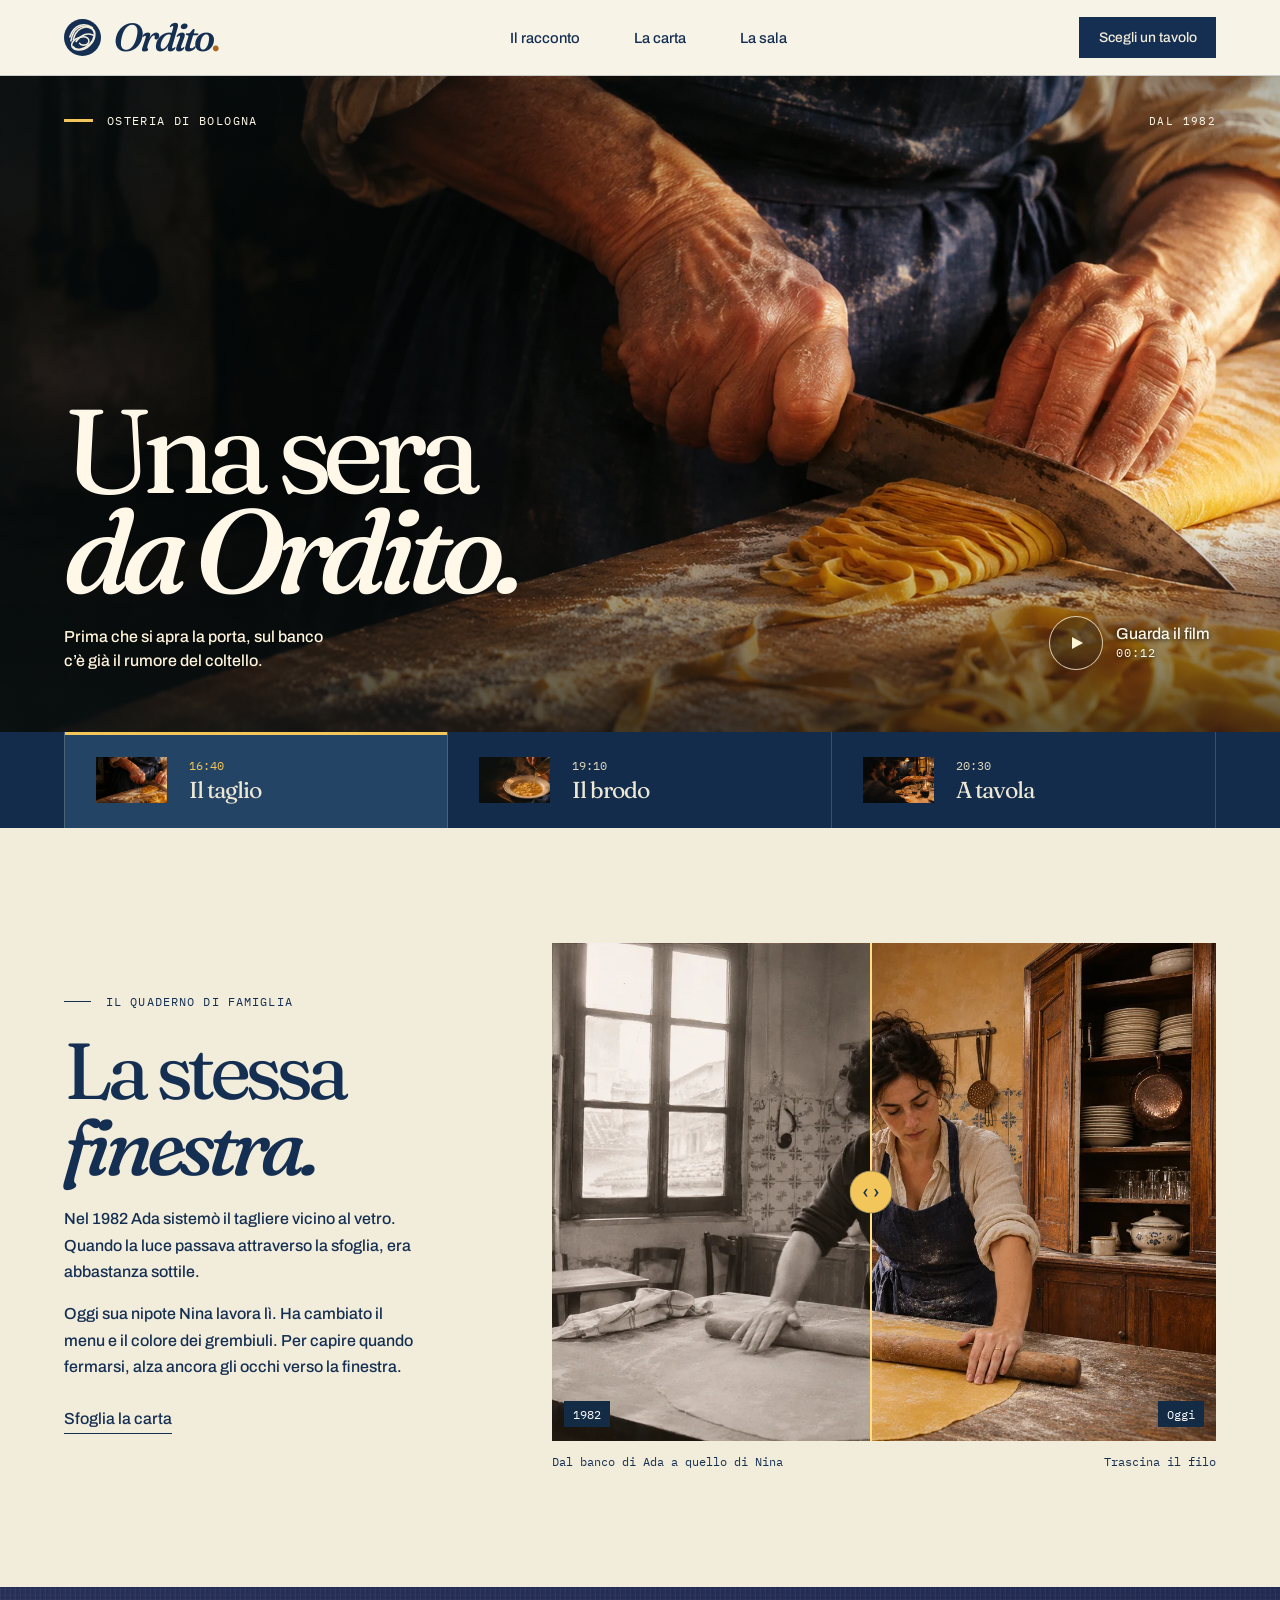
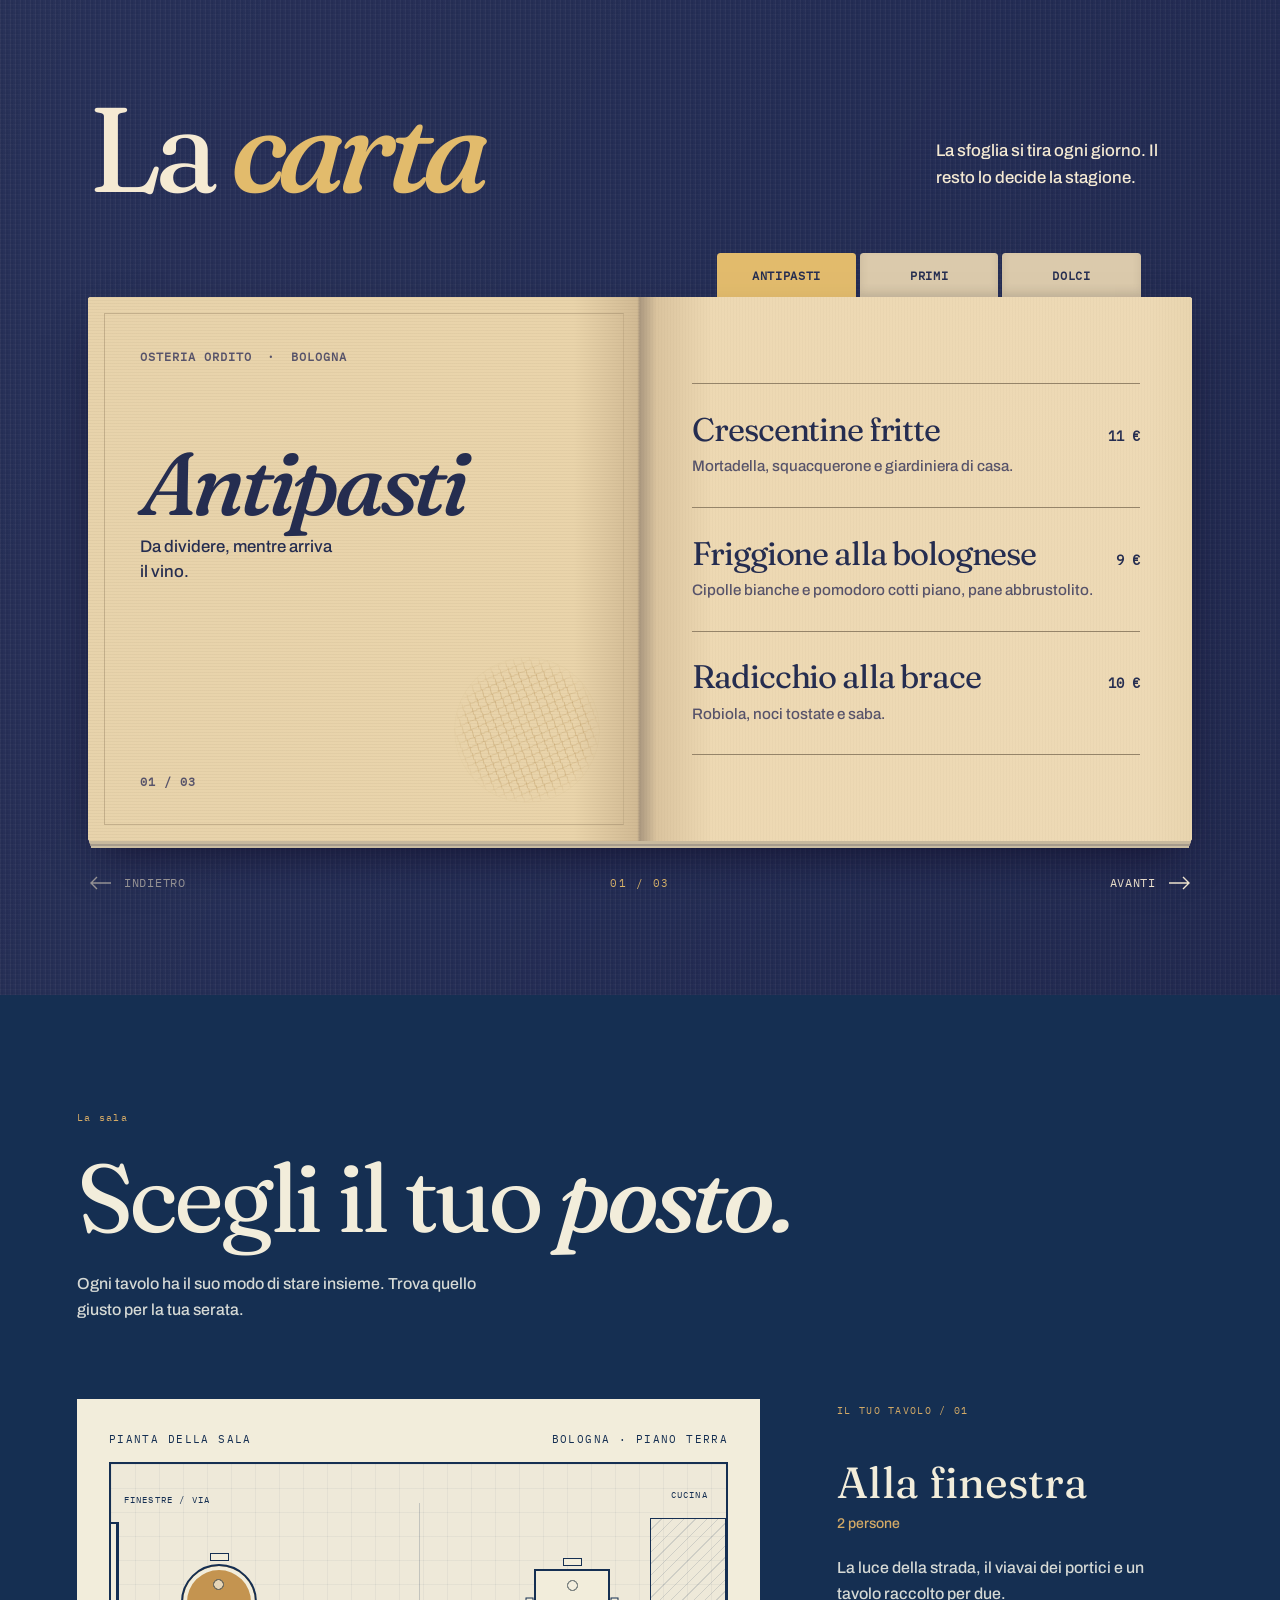
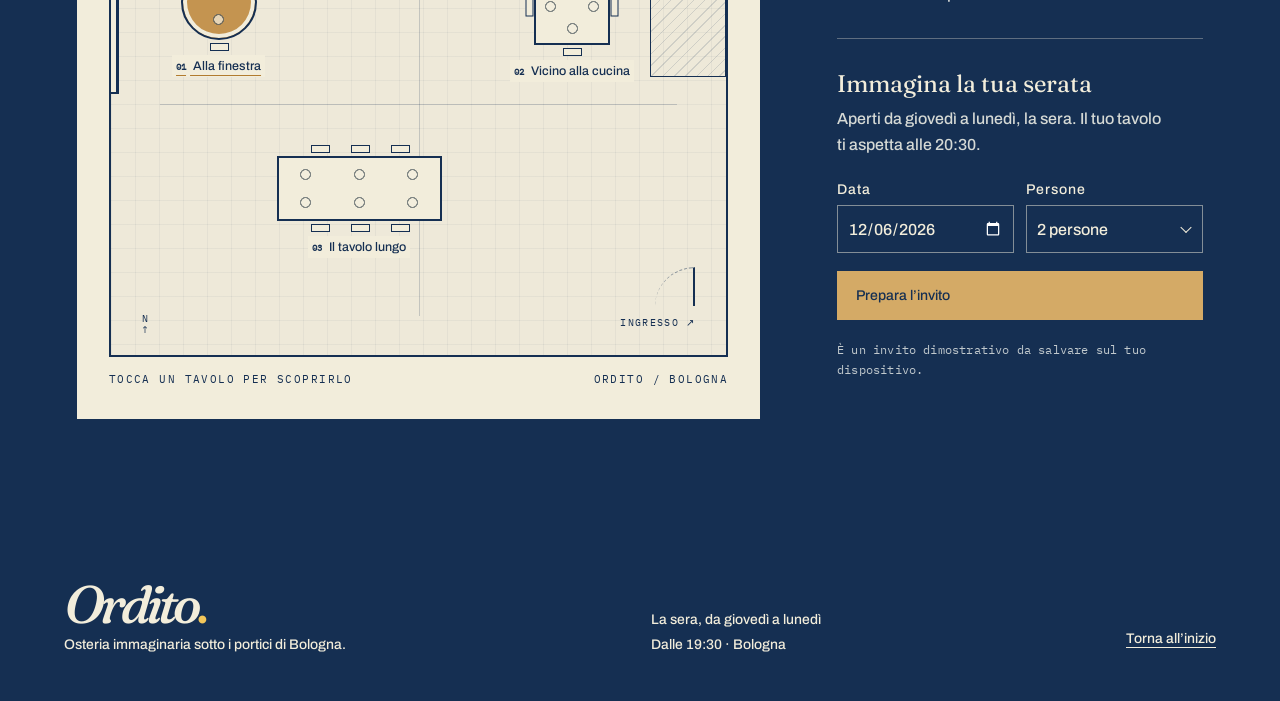
==== commit 983acdb0: "Align native date and party fields on narrow screens" ====
--- a/ordito/index.html
+++ b/ordito/index.html
@@ -11,8 +11,8 @@
   <link rel="icon" href="assets/marchio.svg" type="image/svg+xml">
   <link rel="preload" href="assets/gesto.webp" as="image" fetchpriority="high">
   <link rel="preload" href="assets/fraunces-latin-400-normal.woff2" as="font" type="font/woff2" crossorigin>
-  <link rel="stylesheet" href="stile.css"><link rel="stylesheet" href="carta.css"><link rel="stylesheet" href="posti.css">
-  <script defer src="assets/anime.min.js"></script><script defer src="ordito.js"></script><script defer src="carta.js"></script><script defer src="posti.js"></script>
+  <link rel="stylesheet" href="stile.css"><link rel="stylesheet" href="carta.css"><link rel="stylesheet" href="posti.css?v=2">
+  <script defer src="assets/anime.min.js"></script><script defer src="ordito.js"></script><script defer src="carta.js"></script><script defer src="posti.js?v=2"></script>
 </head>
 <body>
   <a class="skip" href="#storia">Vai al racconto</a>
--- a/ordito/posti.css
+++ b/ordito/posti.css
@@ -2,7 +2,65 @@
 #posti *{box-sizing:border-box}#posti .posti-wrap{max-width:1440px;margin:auto}#posti .posti-intro{max-width:790px;margin-bottom:clamp(46px,6vw,85px)}#posti .posti-kicker,#posti .posti-plan-heading,#posti .posti-plan-footer,#posti .posti-panel-index,#posti .posti-wall-label,#posti .posti-entry,#posti .posti-compass,#posti .posti-demo{font-family:var(--mono,monospace);font-size:10px;letter-spacing:.13em;line-height:1.5}#posti .posti-kicker{color:#d4aa66;margin:0 0 27px}#posti h2{font-family:var(--display,serif);font-size:clamp(50px,7.5vw,112px);font-weight:400;line-height:.95;letter-spacing:-.045em;margin:0 0 28px}#posti h2 em{font-weight:400}#posti .posti-intro>p:last-child{font-size:16px;line-height:1.6;max-width:420px;margin:0;color:#d5d9d5}
 #posti .posti-grid{display:grid;grid-template-columns:minmax(0,1.4fr) minmax(290px,.75fr);gap:clamp(34px,6vw,95px);align-items:start}#posti .posti-plan-wrap{color:#152f52;background:#f2eddb;padding:clamp(15px,2.5vw,32px)}#posti .posti-plan-heading,#posti .posti-plan-footer{display:flex;justify-content:space-between;gap:10px;font-size:9px}#posti .posti-plan-heading{padding-bottom:14px}#posti .posti-plan-footer{padding-top:14px}#posti .posti-plan{position:relative;min-height:440px;aspect-ratio:1.25;border:2px solid #152f52;background-color:#eee9d9;background-image:linear-gradient(#152f520c 1px,transparent 1px),linear-gradient(90deg,#152f520c 1px,transparent 1px);background-size:24px 24px;overflow:hidden}#posti .posti-plan:before{content:'';position:absolute;left:0;top:12%;height:34%;width:5px;background:#f2eddb;border-top:2px solid #152f52;border-bottom:2px solid #152f52;box-shadow:3px 0 #152f52}#posti .posti-plan:after{content:'';position:absolute;right:0;top:11%;width:12%;height:32%;border:1px solid #152f52;background:repeating-linear-gradient(135deg,transparent 0 7px,#152f5224 7px 8px)}#posti .posti-wall-label{position:absolute;font-size:9px;color:#152f52;z-index:1}#posti .posti-window{left:13px;top:6%}#posti .posti-kitchen{right:3%;top:5%}#posti .posti-entry{position:absolute;bottom:5%;right:5%;color:#152f52}#posti .posti-compass{position:absolute;bottom:4%;left:5%;text-align:center;line-height:1.1}#posti .posti-blueprint-line{position:absolute;border:1px solid #152f5233;pointer-events:none}#posti .line-one{left:8%;right:8%;top:49%;border-width:1px 0 0}#posti .line-two{top:8%;bottom:8%;left:50%;border-width:0 0 0 1px}
 #posti .posti-table{position:absolute;border:0;background:transparent;color:#152f52;cursor:pointer;display:flex;align-items:center;flex-direction:column;gap:15px;font:inherit;padding:12px;z-index:2}#posti .posti-table:focus-visible{outline:2px solid #b17b2f;outline-offset:3px}#posti .table-window{left:8%;top:18%}#posti .table-kitchen{right:13%;top:19%}#posti .table-long{left:25%;top:57%}#posti .posti-table-shape{display:block;position:relative;background:#f2eddb;border:2px solid #152f52;transition:background .2s,color .2s;box-shadow:inset 0 0 0 4px #f2eddb}#posti .posti-table[aria-pressed=true] .posti-table-shape{background:#c49450}#posti .round{width:76px;height:76px;border-radius:50%}#posti .square{width:76px;height:76px}#posti .long{width:165px;height:65px}#posti .posti-table-shape i{position:absolute;display:block;width:19px;height:8px;border:1px solid #152f52;background:#f2eddb}#posti .posti-table-shape i:nth-child(1){top:-13px;left:calc(50% - 9px)}#posti .posti-table-shape i:nth-child(2){bottom:-13px;left:calc(50% - 9px)}#posti .square i:nth-child(3){left:-16px;top:calc(50% - 4px);transform:rotate(90deg)}#posti .square i:nth-child(4){right:-16px;top:calc(50% - 4px);transform:rotate(90deg)}#posti .long i:nth-child(1){left:20%;top:-13px}#posti .long i:nth-child(2){left:45%;top:-13px;bottom:auto}#posti .long i:nth-child(3){left:70%;top:-13px}#posti .long i:nth-child(4){left:20%;bottom:-13px}#posti .long i:nth-child(5){left:45%;bottom:-13px}#posti .long i:nth-child(6){left:70%;bottom:-13px}#posti .posti-table-label{font-size:11px;white-space:nowrap;background:#f2eddb;padding:4px}#posti .posti-table-label b{font-family:var(--mono,monospace);font-size:9px;margin-right:4px}#posti .posti-table[aria-pressed=true] .posti-table-label{text-decoration:underline;text-decoration-color:#b17b2f;text-underline-offset:5px}
-#posti .posti-panel{padding-top:4px}#posti .posti-panel-index{color:#d4aa66;margin:0 0 42px}#posti .posti-panel h3,#posti .posti-result h3{font-family:var(--display,serif);font-weight:400;font-size:clamp(34px,3.4vw,52px);line-height:1.05;margin:0 0 10px}#posti .posti-seats{color:#d4aa66;font-size:12px;margin:0 0 24px}#posti .posti-detail,#posti .posti-note{font-size:14px;line-height:1.65;color:#d5d9d5;max-width:330px}#posti .posti-rule{height:1px;background:#f2eddb55;margin:30px 0}#posti .posti-book-title{font-family:var(--display,serif);font-size:24px;margin:0 0 8px}#posti .posti-note{margin:0 0 24px}#posti .posti-form{display:grid;grid-template-columns:1fr 1fr;gap:18px 12px}#posti .posti-form label{font-size:11px;letter-spacing:.06em}#posti input,#posti select{display:block;width:100%;height:44px;margin-top:8px;padding:8px;border:1px solid #f2eddb80;border-radius:0;color:#f2eddb;background:#152f52;font:inherit;color-scheme:dark}#posti input:focus-visible,#posti select:focus-visible,#posti .posti-submit:focus-visible,#posti .posti-download:focus-visible{outline:2px solid #d4aa66;outline-offset:3px}#posti .posti-error{grid-column:1/-1;color:#ffe0b5;font-size:12px;margin:0;min-height:0}#posti .posti-error:empty{display:none}#posti .posti-submit,#posti .posti-download{grid-column:1/-1;display:flex;justify-content:space-between;gap:20px;border:1px solid #d4aa66;background:#d4aa66;color:#152f52;padding:16px 18px;font:600 12px var(--sans,sans-serif);cursor:pointer;text-align:left}#posti .posti-submit:hover,#posti .posti-download:hover{background:#f2eddb;border-color:#f2eddb}#posti .posti-demo{font-size:9px;color:#c1c9cd;margin-top:20px;max-width:310px}#posti .posti-result{margin-top:36px;border:1px solid #d4aa66;padding:28px;display:flex;align-items:end;justify-content:space-between;gap:30px}#posti .posti-result[hidden]{display:none}#posti .posti-result h3{font-size:36px}#posti .posti-result p:not(.posti-kicker){font-size:13px;line-height:1.6;margin:8px 0}#posti .posti-result .posti-kicker{margin-bottom:16px}#posti .posti-download{min-width:220px}
+#posti .posti-panel{padding-top:4px}#posti .posti-panel-index{color:#d4aa66;margin:0 0 42px}#posti .posti-panel h3,#posti .posti-result h3{font-family:var(--display,serif);font-weight:400;font-size:clamp(34px,3.4vw,52px);line-height:1.05;margin:0 0 10px}#posti .posti-seats{color:#d4aa66;font-size:12px;margin:0 0 24px}#posti .posti-detail,#posti .posti-note{font-size:14px;line-height:1.65;color:#d5d9d5;max-width:330px}#posti .posti-rule{height:1px;background:#f2eddb55;margin:30px 0}#posti .posti-book-title{font-family:var(--display,serif);font-size:24px;margin:0 0 8px}#posti .posti-note{margin:0 0 24px}
+#posti .posti-form {
+  display: grid;
+  grid-template-columns: repeat(2, minmax(0, 1fr));
+  gap: 18px 12px;
+}
+#posti .posti-form-item {
+  display: grid;
+  min-width: 0;
+  gap: 8px;
+  letter-spacing: .06em;
+}
+#posti .posti-field {
+  position: relative;
+  display: flex;
+  align-items: stretch;
+  min-width: 0;
+  height: 48px;
+  border: 1px solid #f2eddb80;
+}
+#posti .posti-field > :is(input, select) {
+  display: block;
+  width: 100%;
+  min-width: 0;
+  max-width: 100%;
+  height: 100%;
+  min-height: 0;
+  margin: 0;
+  padding: 0 10px;
+  border: 0;
+  border-radius: 0;
+  background: transparent;
+  color: #f2eddb;
+  color-scheme: dark;
+  font: 400 1rem var(--sans, sans-serif);
+  -webkit-appearance: none;
+  appearance: none;
+}
+#posti input[type="date"]::-webkit-date-and-time-value {
+  margin: 0;
+  text-align: left;
+}
+#posti .posti-party select { padding-right: 28px; }
+#posti .posti-party::after {
+  content: "";
+  position: absolute;
+  right: 12px;
+  top: 50%;
+  width: 7px;
+  height: 7px;
+  border: solid currentColor;
+  border-width: 0 1.5px 1.5px 0;
+  transform: translateY(-70%) rotate(45deg);
+  pointer-events: none;
+}
+@media (max-width: 360px) {
+  #posti .posti-form { grid-template-columns: minmax(0, 1fr); }
+}
+#posti input:focus-visible,#posti select:focus-visible,#posti .posti-submit:focus-visible,#posti .posti-download:focus-visible{outline:2px solid #d4aa66;outline-offset:3px}#posti .posti-error{grid-column:1/-1;color:#ffe0b5;font-size:12px;margin:0;min-height:0}#posti .posti-error:empty{display:none}#posti .posti-submit,#posti .posti-download{grid-column:1/-1;display:flex;justify-content:space-between;gap:20px;border:1px solid #d4aa66;background:#d4aa66;color:#152f52;padding:16px 18px;font:600 12px var(--sans,sans-serif);cursor:pointer;text-align:left}#posti .posti-submit:hover,#posti .posti-download:hover{background:#f2eddb;border-color:#f2eddb}#posti .posti-demo{font-size:9px;color:#c1c9cd;margin-top:20px;max-width:310px}#posti .posti-result{margin-top:36px;border:1px solid #d4aa66;padding:28px;display:flex;align-items:end;justify-content:space-between;gap:30px}#posti .posti-result[hidden]{display:none}#posti .posti-result h3{font-size:36px}#posti .posti-result p:not(.posti-kicker){font-size:13px;line-height:1.6;margin:8px 0}#posti .posti-result .posti-kicker{margin-bottom:16px}#posti .posti-download{min-width:220px}
 @media(max-width:800px){#posti .posti-grid{grid-template-columns:1fr}#posti .posti-panel{max-width:550px}#posti .posti-panel-index{margin-bottom:22px}#posti .posti-plan{min-height:390px}}@media(max-width:480px){#posti .posti-plan{min-height:350px;aspect-ratio:auto}#posti .posti-plan-heading,#posti .posti-plan-footer{font-size:8px;letter-spacing:.04em}#posti .posti-table{padding:8px;gap:12px}#posti .round,#posti .square{width:57px;height:57px}#posti .long{width:125px;height:50px}#posti .table-window{left:4%;top:20%}#posti .table-kitchen{right:7%;top:21%}#posti .table-long{left:21%;top:59%}#posti .posti-table-label{font-size:10px}#posti .posti-result{align-items:stretch;flex-direction:column}}@media(prefers-reduced-motion:reduce){#posti .posti-table-shape{transition:none}}
 #posti .posti-table-shape::before{content:"";position:absolute;inset:5px;pointer-events:none;opacity:.72;--dish:radial-gradient(circle,#f4efdf 0 4px,#535e62 4.5px 5.3px,transparent 5.8px);background:var(--dish) 50% 12% / 15px 15px no-repeat,var(--dish) 50% 88% / 15px 15px no-repeat}
 #posti .square::before{background:var(--dish) 50% 4% / 15px 15px no-repeat,var(--dish) 50% 96% / 15px 15px no-repeat,var(--dish) 4% 50% / 15px 15px no-repeat,var(--dish) 96% 50% / 15px 15px no-repeat}
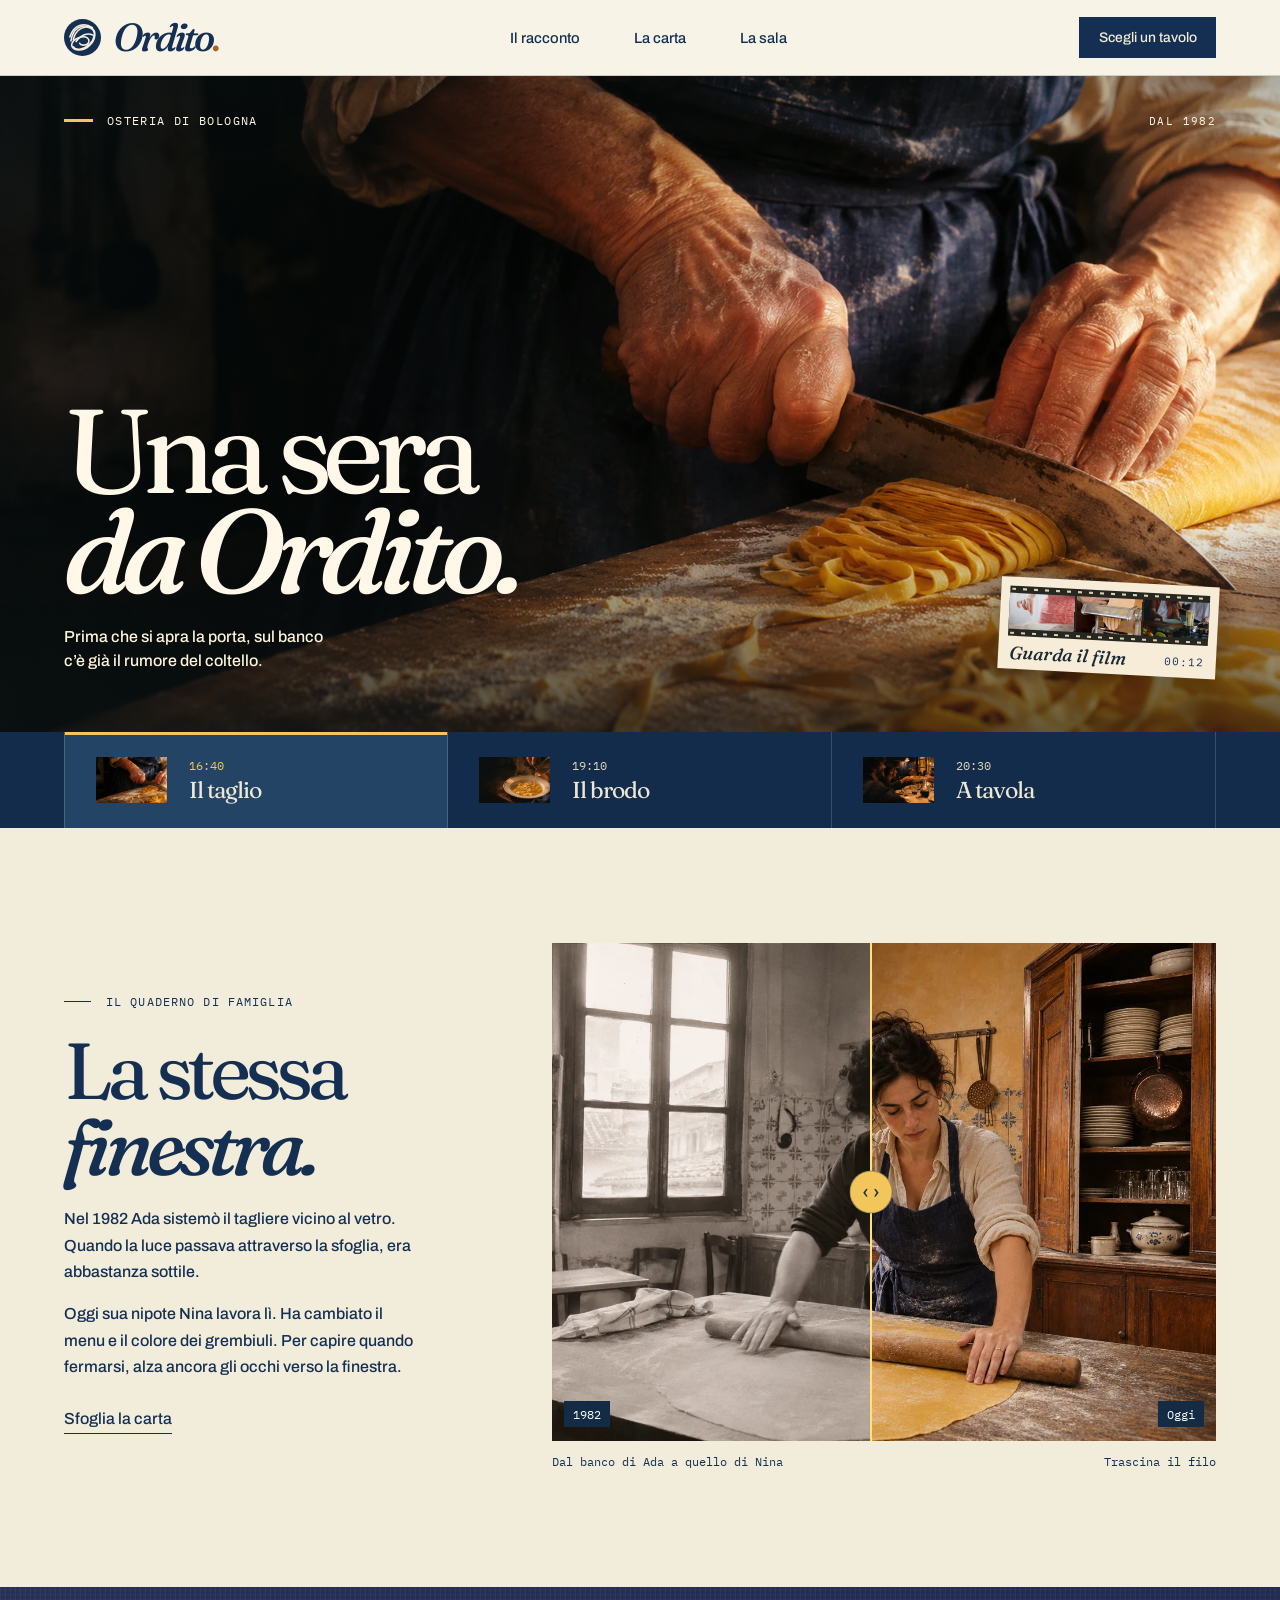
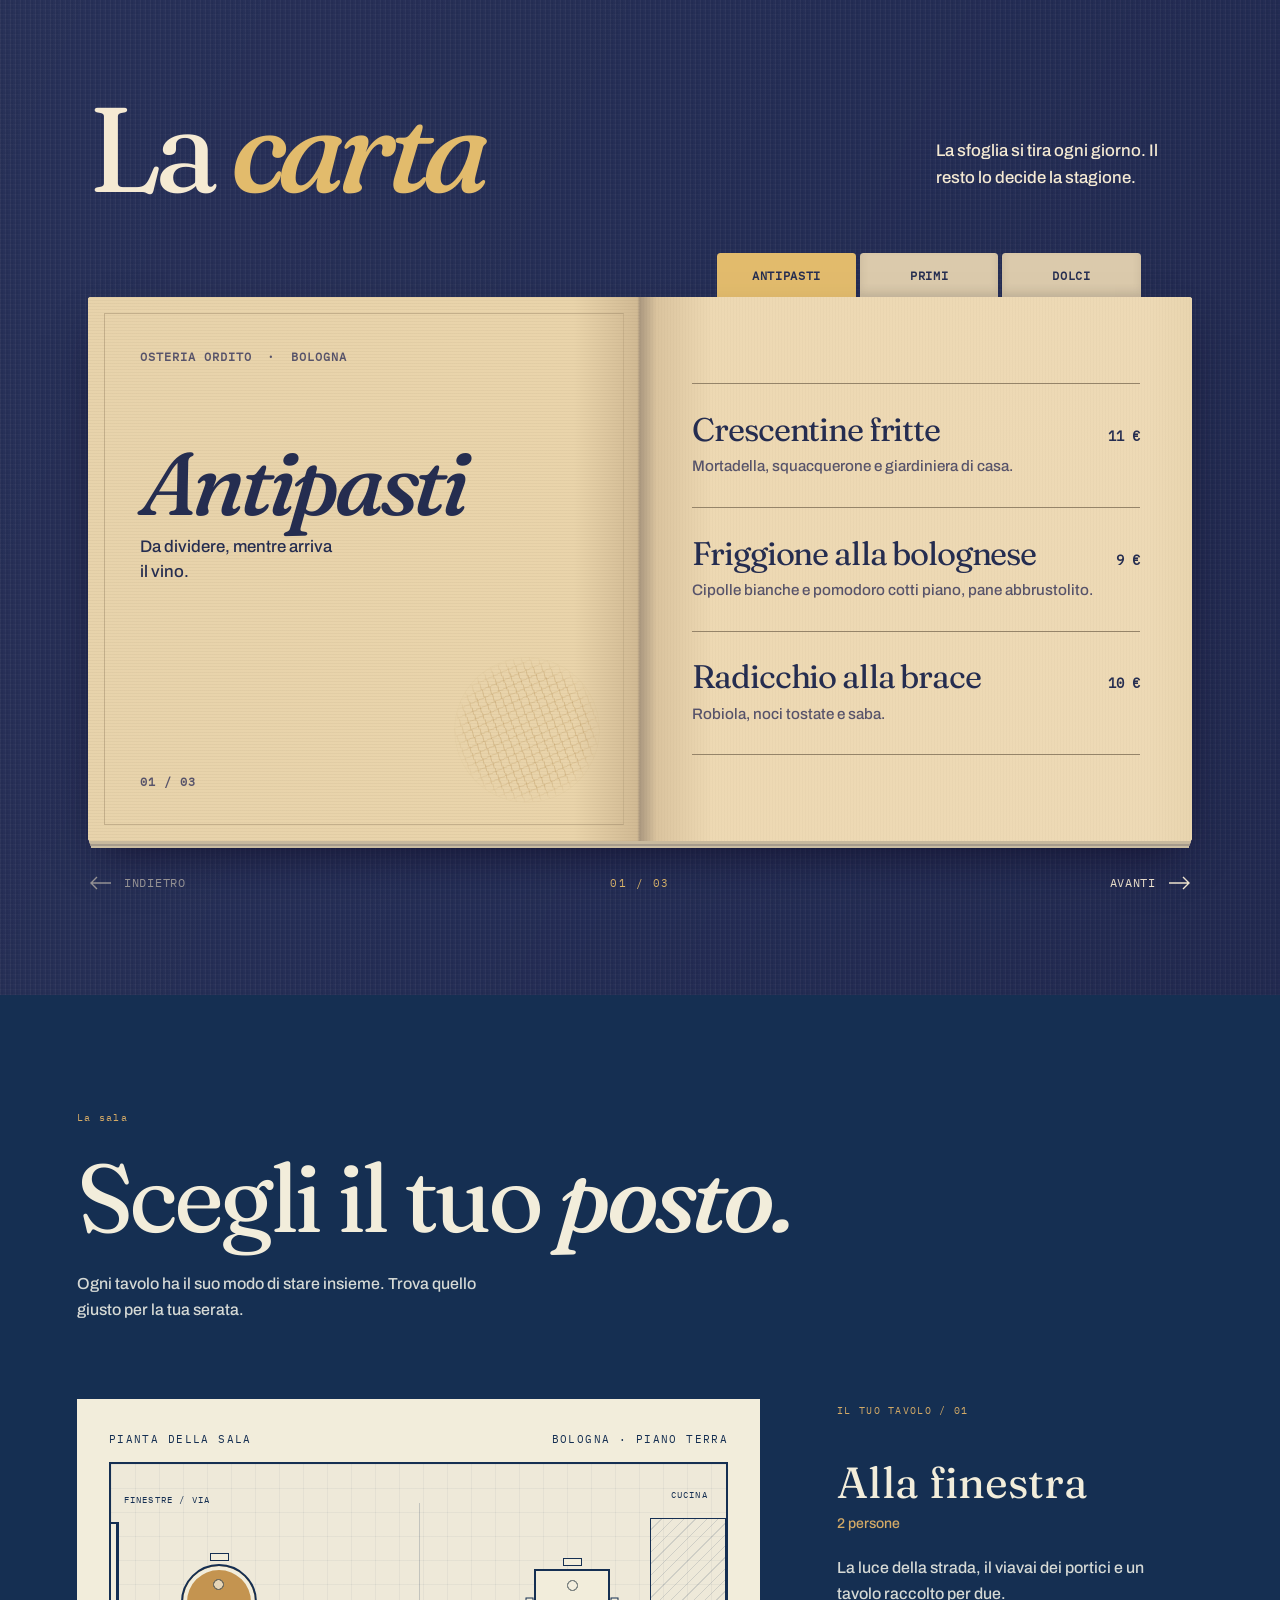
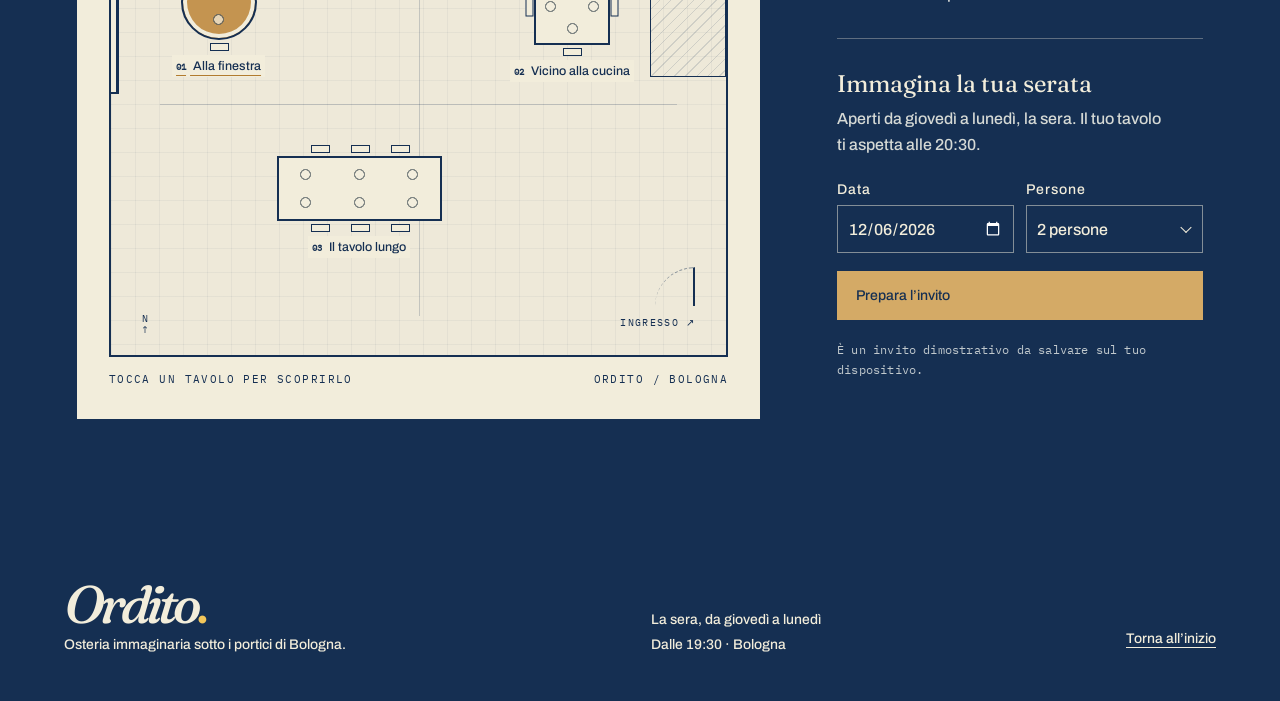
==== commit ead51621: "Add hand-cranked film navigation and printable pasta recipes to Ordito" ====
--- a/ordito/index.html
+++ b/ordito/index.html
@@ -11,8 +11,8 @@
   <link rel="icon" href="assets/marchio.svg" type="image/svg+xml">
   <link rel="preload" href="assets/gesto.webp" as="image" fetchpriority="high">
   <link rel="preload" href="assets/fraunces-latin-400-normal.woff2" as="font" type="font/woff2" crossorigin>
-  <link rel="stylesheet" href="stile.css"><link rel="stylesheet" href="carta.css"><link rel="stylesheet" href="posti.css?v=2">
-  <script defer src="assets/anime.min.js"></script><script defer src="ordito.js"></script><script defer src="carta.js"></script><script defer src="posti.js?v=2"></script>
+  <link rel="stylesheet" href="stile.css?v=moviola"><link rel="stylesheet" href="carta.css"><link rel="stylesheet" href="posti.css?v=3">
+  <script defer src="assets/anime.min.js"></script><script defer src="ordito.js?v=moviola"></script><script defer src="carta.js?v=quaderno"></script><script defer src="posti.js?v=3"></script>
 </head>
 <body>
   <a class="skip" href="#storia">Vai al racconto</a>
@@ -31,7 +31,10 @@
           <h1><span id="heading-first">Una sera</span><em id="heading-last">da Ordito.</em></h1>
           <p id="scene-detail">Prima che si apra la porta, sul banco c’è già il rumore del coltello.</p>
         </div>
-        <button class="film-trigger" type="button" aria-haspopup="dialog"><span class="play-disc" aria-hidden="true"><i></i></span><span>Guarda il film<small>00:12</small></span></button>
+        <button class="film-trigger film-print" type="button" aria-haspopup="dialog" aria-label="Guarda il film Una sera in cucina, 12 secondi">
+          <span class="proof-strip" aria-hidden="true"><img src="assets/provino.webp" width="708" height="128" alt=""><i></i></span>
+          <span class="proof-label">Guarda il film<small>00:12</small></span>
+        </button>
       </div>
       <div class="chapter-rail" role="group" aria-label="Tre momenti della sera">
         <button class="chapter" data-shot="0" aria-pressed="true"><img src="assets/gesto.webp" alt=""><span><small>16:40</small><strong>Il taglio</strong></span></button>
@@ -64,7 +67,37 @@
   <footer class="colophon"><div><a class="footer-word" href="#inizio">Ordito<i>.</i></a><p>Osteria immaginaria sotto i portici di Bologna.</p></div><div><span>La sera, da giovedì a lunedì</span><p>Dalle 19:30 · Bologna</p></div><a href="#inizio">Torna all’inizio</a></footer>
   <dialog id="film" aria-labelledby="film-title">
     <div class="film-heading"><span id="film-title">Ordito <i>/</i> Una sera in cucina</span><button type="button" class="close-film" aria-label="Chiudi il film">Chiudi <b aria-hidden="true">×</b></button></div>
-    <video controls playsinline preload="none" poster="assets/gesto.webp" aria-label="Film di dodici secondi, dal taglio della sfoglia alla tavola apparecchiata" src="assets/servizio.mp4"><track kind="captions" srclang="it" label="Suoni della cucina" src="assets/servizio-it.vtt"></video>
+    <video controls playsinline preload="none" poster="assets/film-poster.webp" aria-label="Una sera in cucina. Dalla farina alla sfoglia, fino al piatto servito." src="assets/servizio.mp4?v=2"><track kind="captions" srclang="it" label="Suoni della cucina" src="assets/servizio-it.vtt?v=2"></video>
+    <div class="editing-desk">
+      <div class="film-cuts" role="group" aria-label="Salta a una scena">
+        <button type="button" data-cut="0" aria-current="true"><span>00:00</span>La farina</button>
+        <button type="button" data-cut="4"><span>00:04</span>La sfoglia</button>
+        <button type="button" data-cut="8"><span>00:08</span>In tavola</button>
+      </div>
+      <div class="crank-control">
+        <div><span class="crank-label" id="crank-name">Gira la manovella</span><span class="crank-time" aria-hidden="true">00:00 / 00:12</span></div>
+        <div class="crank" tabindex="0" role="slider" aria-labelledby="crank-name" aria-describedby="crank-help" aria-valuemin="0" aria-valuemax="12" aria-valuenow="0" aria-valuetext="0 secondi">
+          <span class="crank-wheel" aria-hidden="true"><i></i></span>
+        </div>
+        <span class="sr-note" id="crank-help">Ruota per scorrere il film a mano. Da tastiera usa le frecce.</span>
+      </div>
+    </div>
+    <div class="film-foot"><a href="#carta" class="film-menu">Le tagliatelle in carta</a></div>
+  </dialog>
+  <dialog id="ricetta" aria-labelledby="ricetta-titolo">
+    <article class="recipe-page">
+      <header class="recipe-head"><span>Ordito <i>/</i> Quaderno di Ada</span><button type="button" class="recipe-close">Chiudi</button></header>
+      <h2 id="ricetta-titolo">Le tagliatelle <em>di casa.</em></h2>
+      <p class="recipe-voice">«Stendila vicino alla finestra. Quando passa la luce, puoi posare il mattarello.»</p>
+      <div class="recipe-portions"><span>Persone a tavola</span><div role="group" aria-label="Numero di persone"><button type="button" data-portions="2" aria-pressed="true">2</button><button type="button" data-portions="4" aria-pressed="false">4</button><button type="button" data-portions="6" aria-pressed="false">6</button></div></div>
+      <p class="recipe-ingredients" aria-live="polite"><strong data-flour>200 g</strong> di farina 00 <i>e</i> <strong data-eggs>2 uova</strong> medie</p>
+      <ol class="recipe-method">
+        <li><b>Impasta.</b> Apri una fontana nella farina, rompi le uova al centro e incorporale con la forchetta. Lavora con le mani per circa 10 minuti. Copri e lascia riposare 30 minuti.</li>
+        <li><b>Stendi.</b> Infarina appena il tagliere. Tira la sfoglia fino a circa 1 mm e lasciala asciugare quel tanto che basta perché non si attacchi.</li>
+        <li><b>Taglia.</b> Arrotola la sfoglia senza stringerla. Taglia nastri larghi circa 7 mm e aprili con le dita. Cuoci in acqua salata e assaggia dopo 2 minuti.</li>
+      </ol>
+      <a class="recipe-save" href="assets/tagliatelle-2.pdf" download>Salva la ricetta <small>PDF · 2 persone</small></a>
+    </article>
   </dialog>
 </body>
 </html>
--- a/ordito/stile.css
+++ b/ordito/stile.css
@@ -23,3 +23,39 @@
 @media(max-width:650px){:root{--mast:62px;--gutter:20px}.masthead{gap:12px}.brand{gap:7px}.brand img{width:29px;height:29px}.brand span{font-size:2rem}.masthead nav{margin-left:auto}.masthead nav a{font-size:.83rem}.masthead nav a:first-child,.masthead nav a:last-child{display:none}.seat-link{font-size:.8rem;padding:.62rem .73rem}.cinema-frame{height:clamp(445px,calc(86svh - 104px),680px);min-height:0}.stage-image img{object-position:64% center}.shade{background:linear-gradient(0deg,#0c1316ed,rgba(12,18,18,.66) 28%,transparent 69%),linear-gradient(180deg,#0d181b80,transparent 20%)}.top-caption{top:22px;font-size:.68rem}.since{font-size:.66rem}.hero-copy{bottom:83px;max-width:90%}.hero-copy h1{font-size:clamp(4.5rem,16.5vw,6.3rem)}.hero-copy p{font-size:.99rem;margin:16px 0 0;max-width:27ch}.film-trigger{bottom:17px;left:var(--gutter);right:auto;padding:0;gap:10px}.film-trigger>span:last-child{display:flex;gap:10px;align-items:center}.film-trigger small{margin:0;color:#e3d8b8}.play-disc{width:37px;height:37px}.play-disc i{border-left-width:8px;border-top-width:5px;border-bottom-width:5px}.chapter-rail{padding:0}.chapter{min-height:79px;padding:10px 8px;justify-content:center}.chapter img{display:none}.chapter strong{font-size:1.23rem}.chapter small{font-size:.72rem}.family{display:flex;flex-direction:column;align-items:stretch;gap:30px;padding:62px var(--gutter)}.family h2 em{display:inline}.family h2{font-size:clamp(3.4rem,12.4vw,5.3rem)}.story-copy>p:not(.folio){max-width:100%}.archive figcaption{font-size:.72rem}.colophon{align-items:start;flex-wrap:wrap;gap:25px;padding:35px var(--gutter)}.colophon>div:first-child{width:100%}.colophon>a{margin-left:auto}.close-film{font-size:.83rem}.film-heading{padding:6px 12px}}
 @media(prefers-reduced-motion:reduce){:root{scroll-behavior:auto}*,*::before,*::after{scroll-behavior:auto!important;transition-duration:.01ms!important;animation-duration:.01ms!important}}
 @media(max-width:650px){.cinema-frame[data-chapter="2"] .hero-copy h1{font-size:clamp(3.55rem,13.2vw,5.25rem)}}
+/* A contact print on the cover opens the hand-operated film viewer. */
+.film-trigger.film-print{width:clamp(184px,17vw,266px);display:block;text-align:left;background:#f7ecd7;color:#1b2b35;padding:9px 9px 6px;transform:rotate(3deg);transform-origin:70% 80%;box-shadow:0 6px 26px #0005;text-shadow:none;transition:transform .28s}
+.film-print:hover,.film-print:focus-visible{transform:rotate(0) translateY(-3px)}
+.proof-strip{position:relative;display:block;padding:7px 0;background:#252723}
+.proof-strip::before,.proof-strip::after{content:"";position:absolute;left:2px;right:2px;height:2px;background:repeating-linear-gradient(90deg,#e1cfa1 0 4px,transparent 4px 11px)}
+.proof-strip::before{top:2px}.proof-strip::after{bottom:2px}
+.proof-strip img{display:block;width:100%;height:auto}.proof-strip i{position:absolute;inset:7px 0;background:linear-gradient(to right,transparent 32.6%,#272724 32.6% 33.6%,transparent 33.6% 66.3%,#272724 66.3% 67.3%,transparent 67.3%)}
+.film-print .proof-label{display:flex;align-items:center;justify-content:space-between;gap:8px;padding:7px 2px 0;font:500 italic 1.14rem/1.1 var(--display)}.film-print .proof-label small{margin:0;color:var(--ink);font:.68rem var(--mono)}
+#film{max-height:95svh;overflow:auto;background:#182328;border-color:#857c68;overscroll-behavior:contain}
+#film video{max-height:min(63svh,calc(95svh - 194px))}
+#film .film-heading{padding:7px 17px}
+.editing-desk,.film-foot{background:#eee5d0;color:#1b3043}
+.editing-desk{display:flex;align-items:center;justify-content:space-between;gap:18px;padding:10px 24px}
+.film-cuts{display:flex;gap:4px;align-items:stretch}
+.film-cuts button{color:inherit;position:relative;background:transparent;border:0;border-bottom:2px solid #aa9d82;text-align:left;padding:8px 14px;font:400 clamp(1.05rem,2vw,1.42rem) var(--display)}
+.film-cuts button span,.crank-time{display:block;font:.68rem/1.5 var(--mono);letter-spacing:.025em}
+.film-cuts button[aria-current=true]{border-bottom-color:#925223;background:#d7c8a9}.film-cuts button:hover{background:#dfd3bc}
+.crank-control{display:flex;align-items:center;gap:13px}.crank-label{font:500 italic 1.13rem var(--display)}.crank-time{margin-top:3px}
+.crank{--turn:0deg;position:relative;flex:none;width:72px;height:72px;border:1px solid #6c694f;border-radius:50%;background:repeating-conic-gradient(#92866a 0 1.4deg,transparent 1.4deg 15deg),#e2d6bc;cursor:grab;touch-action:none;user-select:none;outline-offset:3px}
+.crank:active{cursor:grabbing}.crank:focus-visible{outline:3px solid #ac7125}
+.crank-wheel{position:absolute;inset:5px;border-radius:50%;background:radial-gradient(circle,#d2b879 0 6%,#48453a 7% 10%,#a7a48b 11% 13%,transparent 14%),repeating-conic-gradient(from 25deg,#566363 0deg 7deg,#253b40 9deg 13deg,#364c50 15deg 118deg);border:2px solid #425457;box-shadow:inset 0 0 0 2px #9ca398;transform:rotate(var(--turn))}
+.crank-wheel i{position:absolute;right:3px;top:50%;width:17px;height:17px;margin-top:-8.5px;border-radius:50%;background:radial-gradient(at 38% 30%,#e0bc79,#a06b38 62%,#614729);box-shadow:0 1px 3px #0008}
+.sr-note{position:absolute;width:1px;height:1px;clip-path:inset(50%);overflow:hidden;white-space:nowrap}
+.film-foot{padding:0 24px 12px}.film-menu{display:inline-block;font-size:.81rem;text-decoration:underline;text-underline-offset:3px;padding:5px 0}
+@media(max-width:650px){.film-trigger.film-print{width:auto;display:inline-flex;gap:8px;align-items:center;padding:5px 9px 5px 5px;bottom:18px;transform:rotate(-1.5deg)}.proof-strip{width:81px;flex:none;padding:5px 0}.film-print .proof-label{gap:7px;padding:0;font-size:.97rem}.film-print .proof-label small{font-size:.64rem}.editing-desk{padding:8px 12px;gap:7px}.film-cuts{gap:2px;flex:1}.film-cuts button{padding:8px 5px;font-size:.96rem;flex:1;white-space:nowrap}.film-cuts button span{font-size:.61rem}.crank-control{gap:0;flex-direction:column-reverse;align-items:center;text-align:center}.crank{width:56px;height:56px}.crank-label{font:400 .66rem var(--sans)}.crank-time{display:none}.film-foot{padding:0 15px 7px}#film video{max-height:58svh}}
+@media(max-height:500px) and (orientation:landscape){#film video{max-height:51svh}.editing-desk{padding-block:3px}.crank{width:44px;height:44px}.film-foot{padding-bottom:3px}}
+#carta .recipe-open{display:inline-block;margin:5px 0 0;padding:4px 0;border:0;border-bottom:1px solid currentColor;background:none;color:#714318;font:500 .84rem var(--sans)}
+#ricetta{padding:0;width:min(550px,94vw);max-height:92svh;overflow:auto;border:1px solid #a79872;color:var(--ink);background:#f8f2df}
+#ricetta::backdrop{background:#0d1925ce}
+.recipe-page{color:var(--ink);padding:clamp(20px,4vw,36px);background:linear-gradient(90deg,transparent 11px,#a9684430 11px 12px,transparent 12px),#f8f2df}
+.recipe-head,.recipe-portions,.recipe-save{display:flex;align-items:center;justify-content:space-between;gap:12px}
+.recipe-head{border-bottom:1px solid #263d52;padding-bottom:7px}.recipe-head span,.recipe-portions>span,.recipe-save small{font:.72rem/1.5 var(--mono)}.recipe-head i{color:#955921;margin:0 3px}.recipe-close{border:0;background:transparent;color:inherit;padding:8px 0 8px 8px;font-size:.86rem}
+.recipe-page h2{font:400 clamp(2.8rem,6vw,4.6rem)/.93 var(--display);letter-spacing:-.07em;margin:23px 0 14px}.recipe-page h2 em{font-weight:500;white-space:nowrap}.recipe-voice{font:500 italic 1.08rem/1.45 var(--display);max-width:38ch;margin:0 0 19px}
+.recipe-portions{border-top:1px solid #8a795d65;padding-top:12px}.recipe-portions div{display:flex;gap:4px}.recipe-portions button{min-width:40px;height:40px;border:1px solid #ad9f82;background:transparent;color:var(--ink)}.recipe-portions button[aria-pressed=true]{background:var(--ink);color:var(--paper)}
+.recipe-ingredients{padding:8px 0 13px;margin:0;border-bottom:1px solid #8a795d65;font:400 .99rem/1.5 var(--sans)}.recipe-ingredients strong{font:400 1.36rem var(--display)}.recipe-ingredients i{padding-inline:3px}
+.recipe-method{list-style:none;padding:0;margin:17px 0 22px}.recipe-method li{font:400 .96rem/1.5 var(--sans);margin-bottom:10px}.recipe-method b{font:500 italic 1.16rem var(--display)}.recipe-save{background:var(--ink);color:#fff3d4;padding:12px 14px}.recipe-save small{white-space:nowrap}.recipe-save:hover{background:#274766}
--- a/ordito/posti.css
+++ b/ordito/posti.css
@@ -45,6 +45,26 @@
   text-align: left;
 }
 #posti .posti-party select { padding-right: 28px; }
+#posti .posti-date-value { display: none; }
+@media (pointer: coarse) {
+  #posti .posti-date-value {
+    display: flex;
+    align-items: center;
+    padding-inline: 10px;
+    font: 400 1rem/1.2 var(--sans, sans-serif);
+    letter-spacing: normal;
+    pointer-events: none;
+  }
+  #posti .posti-date input {
+    position: absolute;
+    inset: 0;
+    opacity: 0;
+  }
+  #posti .posti-date:focus-within {
+    outline: 2px solid #d4aa66;
+    outline-offset: 3px;
+  }
+}
 #posti .posti-party::after {
   content: "";
   position: absolute;
